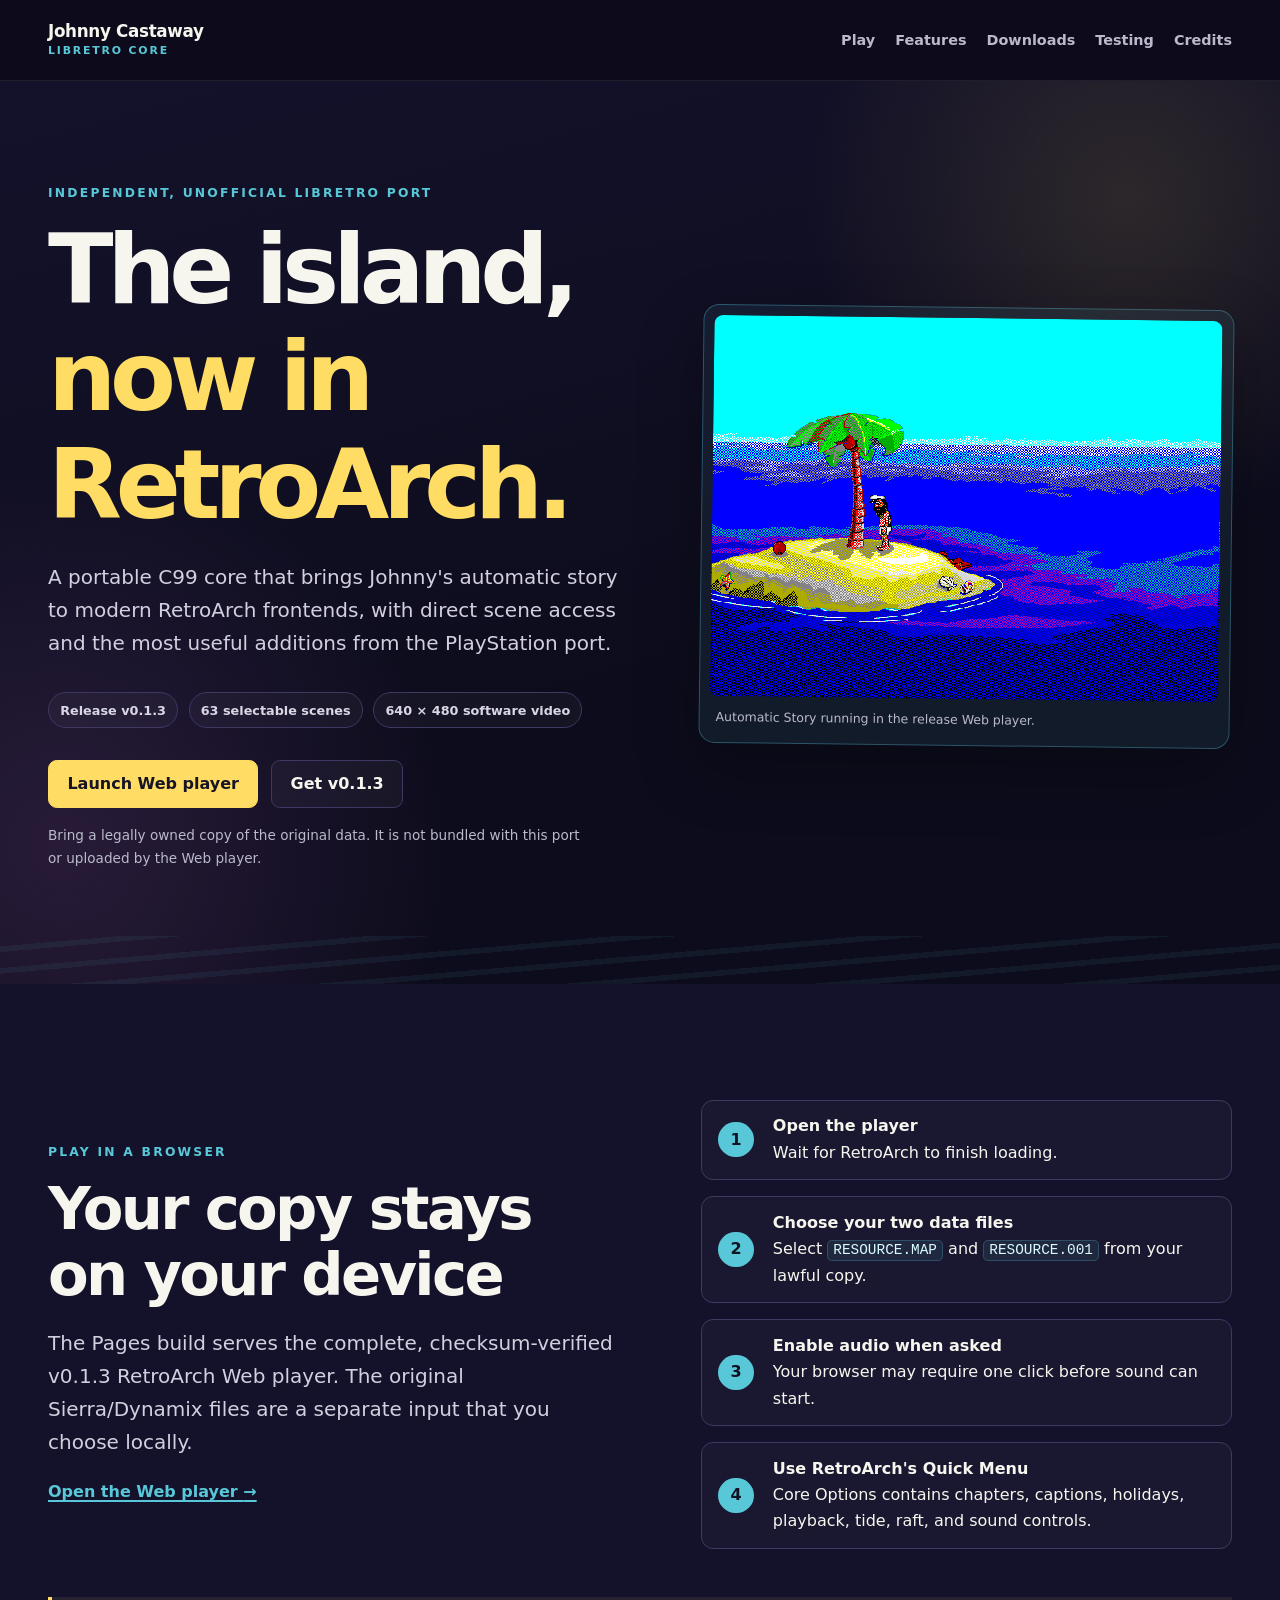
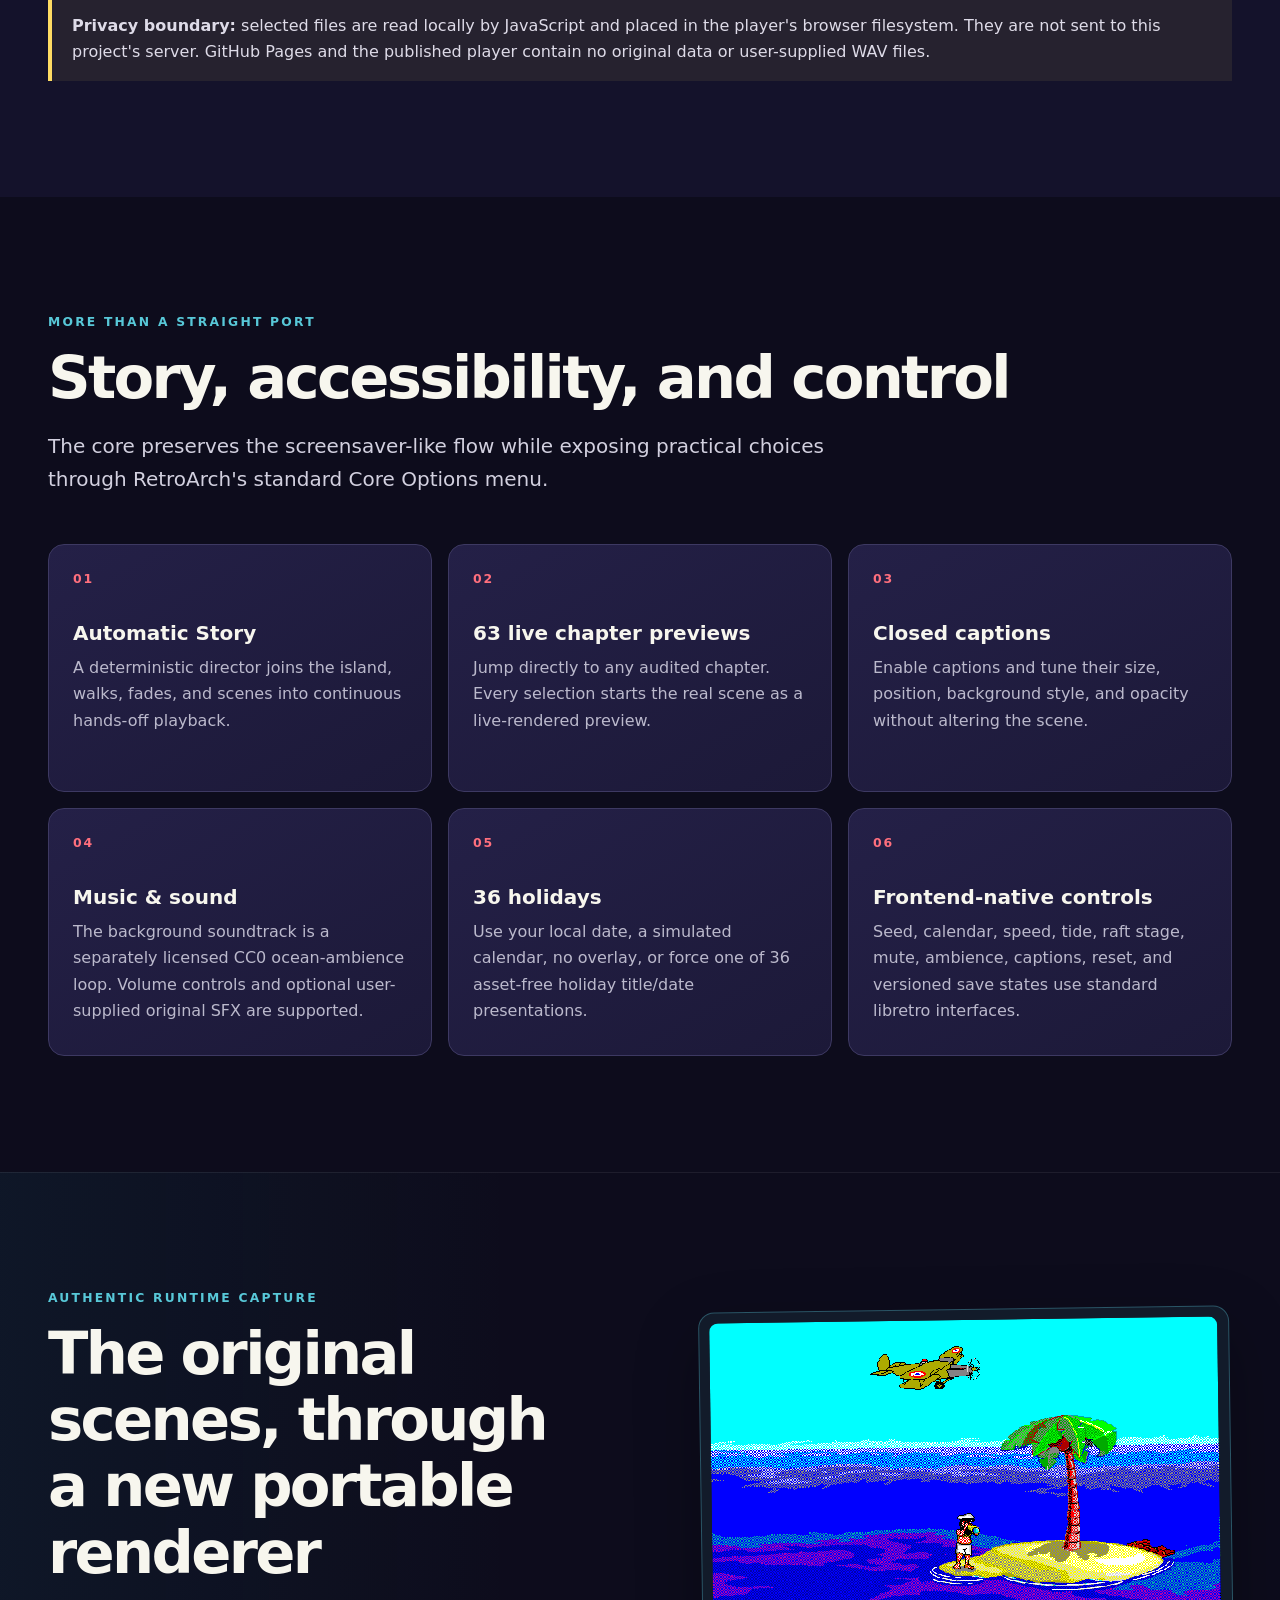
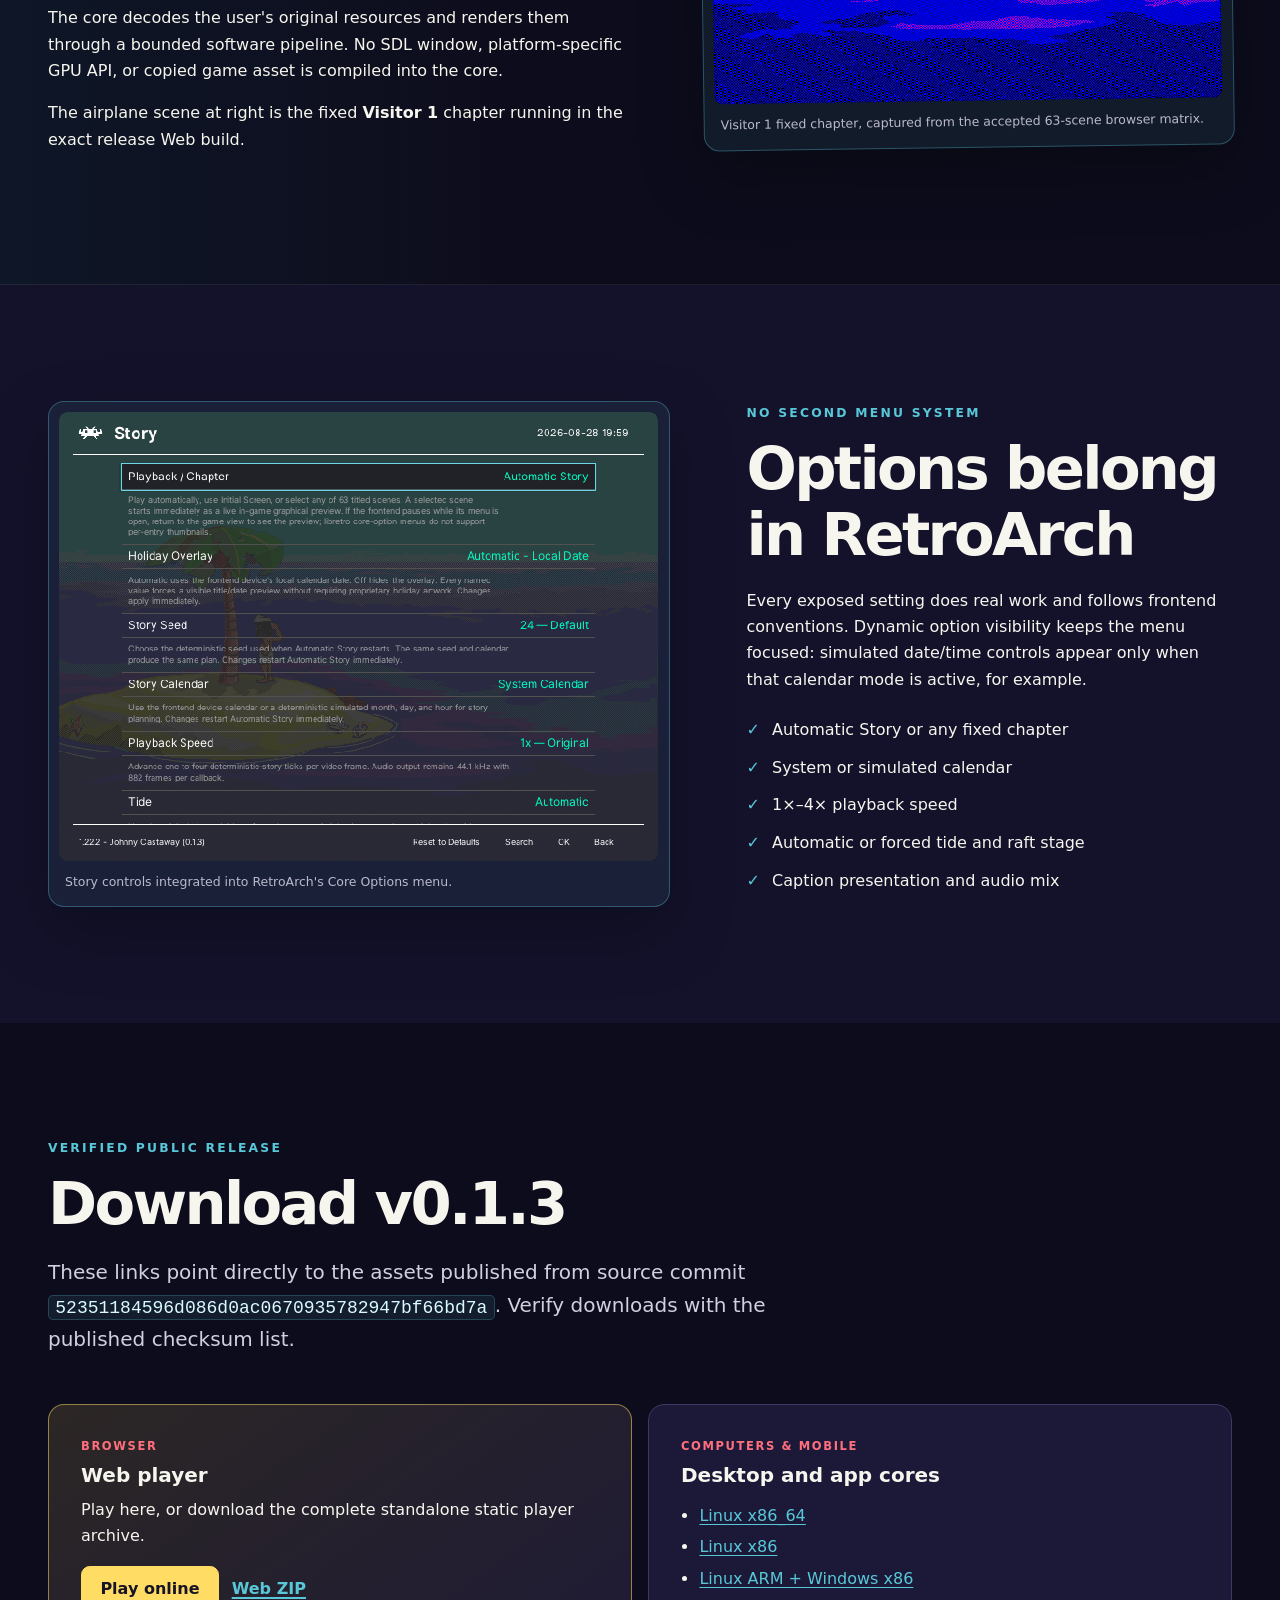
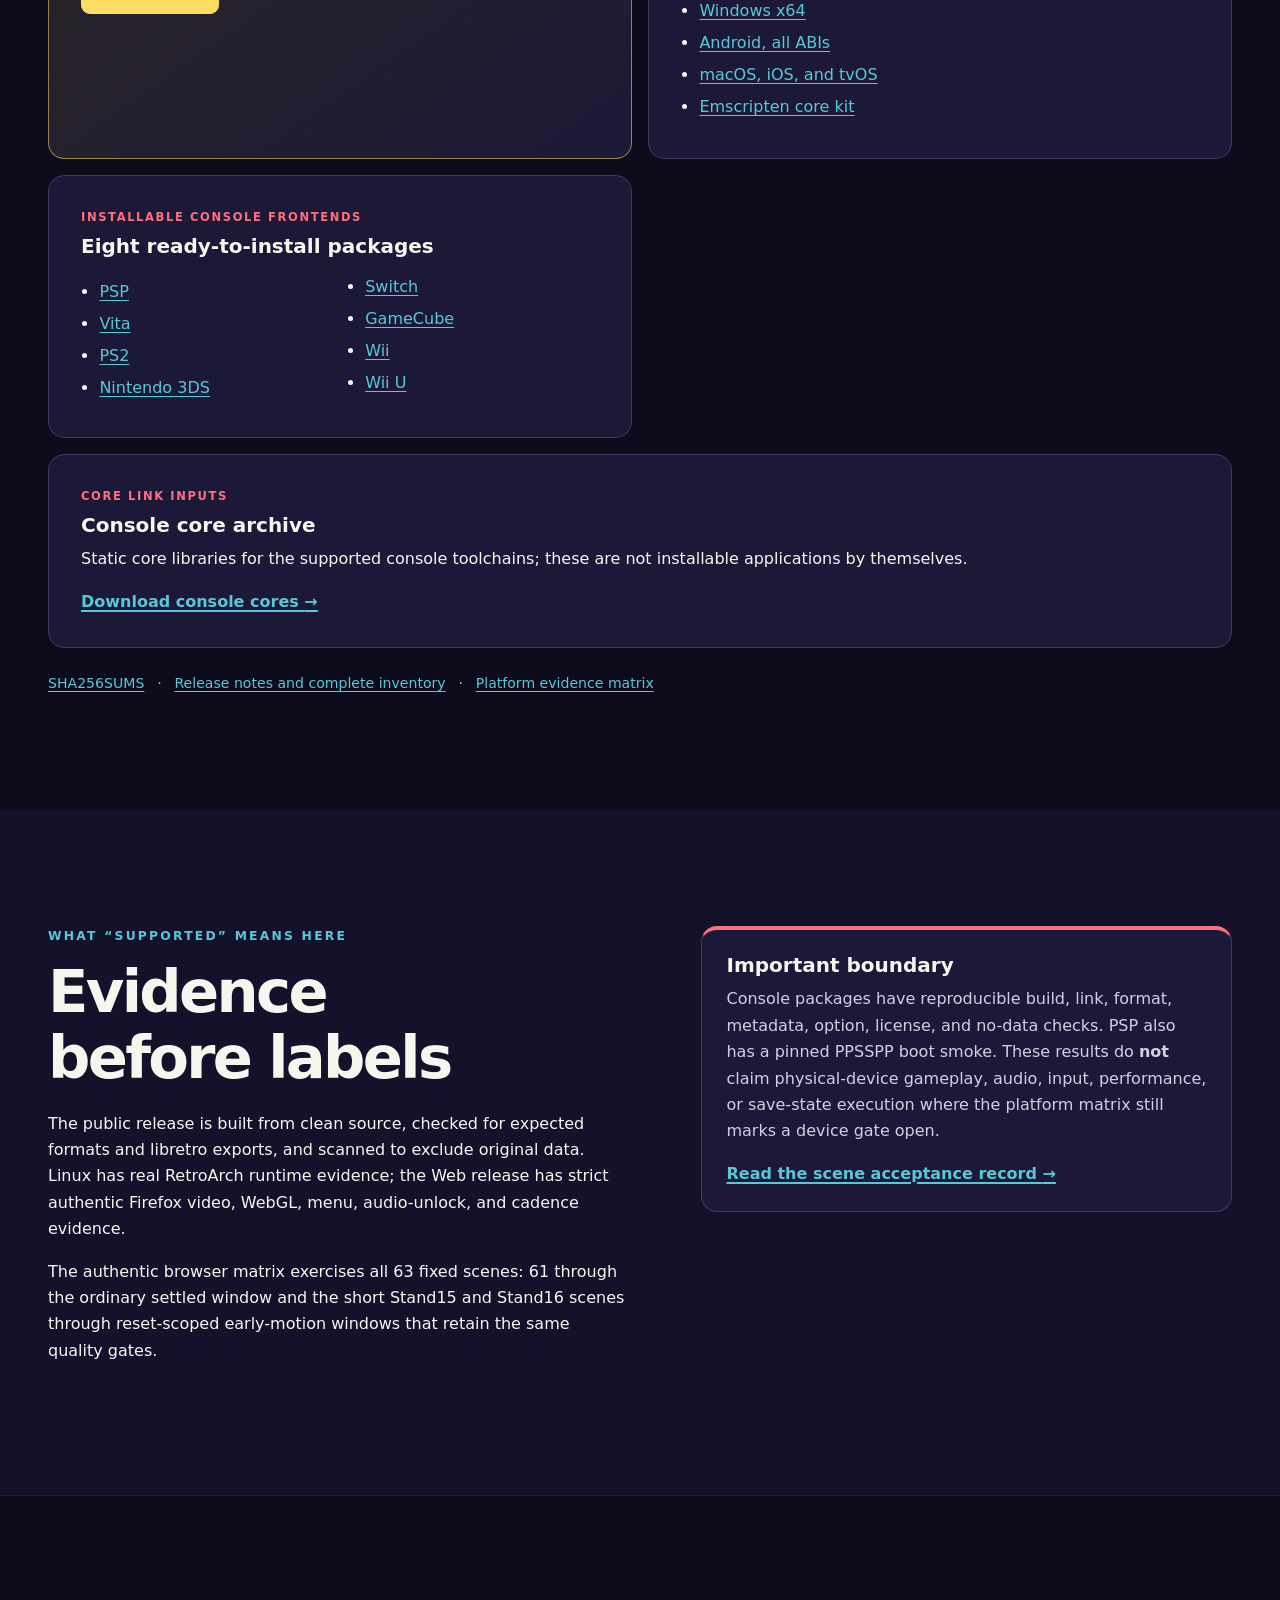
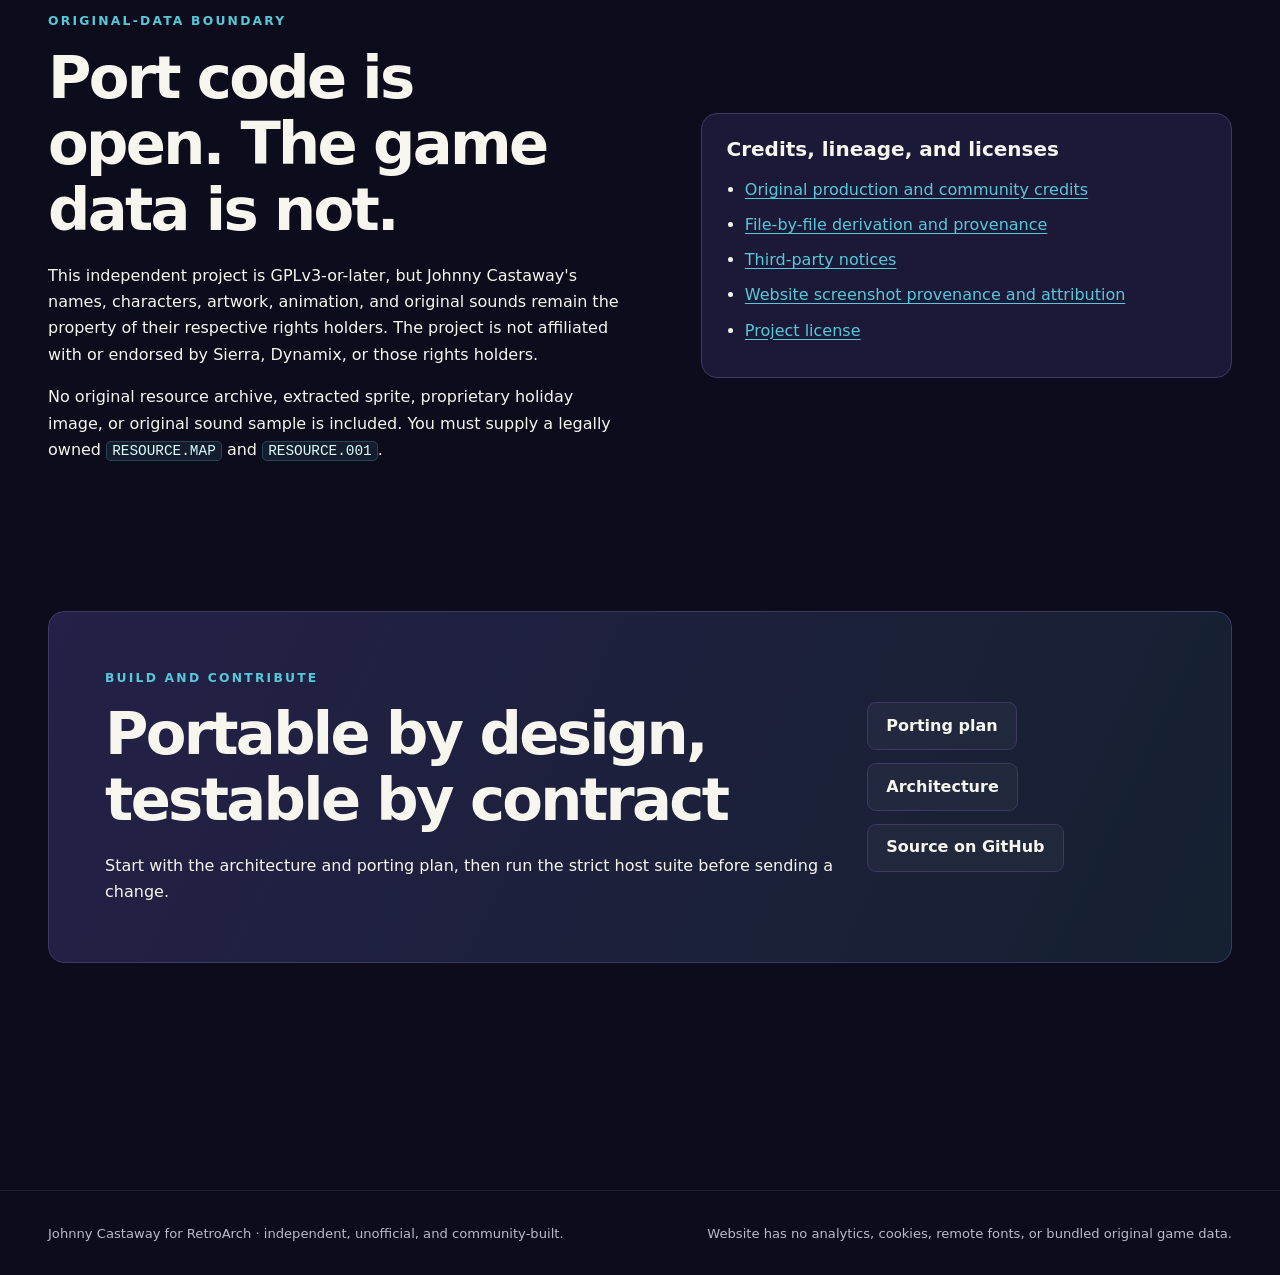
==== site/index.html @ f70df1d8 "docs: publish project site and concise readme" ====
<!doctype html>
<html lang="en">
  <head>
    <meta charset="utf-8">
    <meta name="viewport" content="width=device-width, initial-scale=1">
    <meta name="description" content="Johnny Castaway for RetroArch: an independent, portable libretro core with automatic story playback, 63 selectable scenes, captions, holidays, and a complete Web player.">
    <meta name="theme-color" content="#14122b">
    <title>Johnny Castaway for RetroArch</title>
    <link rel="stylesheet" href="styles.css">
  </head>
  <body>
    <a class="skip-link" href="#main-content">Skip to main content</a>

    <header class="site-header">
      <div class="shell header-inner">
        <a class="brand" href="#top" aria-label="Johnny Castaway for RetroArch home">
          <span class="brand-title">Johnny Castaway</span>
          <span class="brand-subtitle">libretro core</span>
        </a>
        <nav aria-label="Primary navigation">
          <ul class="nav-list">
            <li><a href="#play">Play</a></li>
            <li><a href="#features">Features</a></li>
            <li><a href="#downloads">Downloads</a></li>
            <li><a href="#testing">Testing</a></li>
            <li><a href="#credits">Credits</a></li>
          </ul>
        </nav>
      </div>
    </header>

    <main id="main-content">
      <section class="hero" id="top">
        <div class="shell hero-grid">
          <div class="hero-copy">
            <p class="eyebrow">Independent, unofficial libretro port</p>
            <h1>The island,<br><span>now in RetroArch.</span></h1>
            <p class="hero-summary">
              A portable C99 core that brings Johnny's automatic story to modern
              RetroArch frontends, with direct scene access and the most useful
              additions from the PlayStation port.
            </p>
            <ul class="fact-list" aria-label="Release highlights">
              <li>Release v0.1.3</li>
              <li>63 selectable scenes</li>
              <li>640 × 480 software video</li>
            </ul>
            <div class="button-row">
              <a class="button button-primary" href="play/">Launch Web player</a>
              <a class="button button-secondary" href="https://github.com/huntergdavis/johnny-castaway-retroarch/releases/tag/v0.1.3">Get v0.1.3</a>
            </div>
            <p class="fine-print">
              Bring a legally owned copy of the original data. It is not bundled
              with this port or uploaded by the Web player.
            </p>
          </div>

          <figure class="hero-frame">
            <img
              src="assets/screenshots/johnny-island.png"
              width="640"
              height="480"
              alt="Johnny stands beneath the palm tree on his small island as bright waves move across the ocean"
              fetchpriority="high">
            <figcaption>Automatic Story running in the release Web player.</figcaption>
          </figure>
        </div>
      </section>

      <section class="section section-play" id="play">
        <div class="shell section-grid">
          <div>
            <p class="eyebrow">Play in a browser</p>
            <h2>Your copy stays on your device</h2>
            <p class="lead">
              The Pages build serves the complete, checksum-verified v0.1.3
              RetroArch Web player. The original Sierra/Dynamix files are a
              separate input that you choose locally.
            </p>
            <a class="text-link" href="play/">Open the Web player <span aria-hidden="true">→</span></a>
          </div>
          <ol class="steps">
            <li>
              <span class="step-number" aria-hidden="true">1</span>
              <div><strong>Open the player</strong><br>Wait for RetroArch to finish loading.</div>
            </li>
            <li>
              <span class="step-number" aria-hidden="true">2</span>
              <div><strong>Choose your two data files</strong><br>Select <code>RESOURCE.MAP</code> and <code>RESOURCE.001</code> from your lawful copy.</div>
            </li>
            <li>
              <span class="step-number" aria-hidden="true">3</span>
              <div><strong>Enable audio when asked</strong><br>Your browser may require one click before sound can start.</div>
            </li>
            <li>
              <span class="step-number" aria-hidden="true">4</span>
              <div><strong>Use RetroArch's Quick Menu</strong><br>Core Options contains chapters, captions, holidays, playback, tide, raft, and sound controls.</div>
            </li>
          </ol>
        </div>
        <div class="shell privacy-note" role="note">
          <strong>Privacy boundary:</strong> selected files are read locally by
          JavaScript and placed in the player's browser filesystem. They are not sent
          to this project's server. GitHub Pages and the published player contain no
          original data or user-supplied WAV files.
        </div>
      </section>

      <section class="section" id="features">
        <div class="shell">
          <p class="eyebrow">More than a straight port</p>
          <h2>Story, accessibility, and control</h2>
          <p class="lead narrow">
            The core preserves the screensaver-like flow while exposing practical
            choices through RetroArch's standard Core Options menu.
          </p>

          <div class="feature-grid">
            <article class="feature-card">
              <span class="feature-index">01</span>
              <h3>Automatic Story</h3>
              <p>A deterministic director joins the island, walks, fades, and scenes into continuous hands-off playback.</p>
            </article>
            <article class="feature-card">
              <span class="feature-index">02</span>
              <h3>63 live chapter previews</h3>
              <p>Jump directly to any audited chapter. Every selection starts the real scene as a live-rendered preview.</p>
            </article>
            <article class="feature-card">
              <span class="feature-index">03</span>
              <h3>Closed captions</h3>
              <p>Enable captions and tune their size, position, background style, and opacity without altering the scene.</p>
            </article>
            <article class="feature-card">
              <span class="feature-index">04</span>
              <h3>Music &amp; sound</h3>
              <p>The background soundtrack is a separately licensed CC0 ocean-ambience loop. Volume controls and optional user-supplied original SFX are supported.</p>
            </article>
            <article class="feature-card">
              <span class="feature-index">05</span>
              <h3>36 holidays</h3>
              <p>Use your local date, a simulated calendar, no overlay, or force one of 36 asset-free holiday title/date presentations.</p>
            </article>
            <article class="feature-card">
              <span class="feature-index">06</span>
              <h3>Frontend-native controls</h3>
              <p>Seed, calendar, speed, tide, raft stage, mute, ambience, captions, reset, and versioned save states use standard libretro interfaces.</p>
            </article>
          </div>
        </div>
      </section>

      <section class="section section-gallery" aria-labelledby="gallery-title">
        <div class="shell gallery-grid">
          <div class="gallery-copy">
            <p class="eyebrow">Authentic runtime capture</p>
            <h2 id="gallery-title">The original scenes, through a new portable renderer</h2>
            <p>
              The core decodes the user's original resources and renders them through
              a bounded software pipeline. No SDL window, platform-specific GPU API,
              or copied game asset is compiled into the core.
            </p>
            <p>
              The airplane scene at right is the fixed <strong>Visitor 1</strong>
              chapter running in the exact release Web build.
            </p>
          </div>
          <figure class="gallery-frame">
            <img
              src="assets/visitor-airplane.png"
              width="640"
              height="480"
              alt="Johnny looks up from the island as a yellow propeller airplane flies overhead"
              loading="lazy">
            <figcaption>Visitor 1 fixed chapter, captured from the accepted 63-scene browser matrix.</figcaption>
          </figure>
        </div>
      </section>

      <section class="section section-options">
        <div class="shell options-grid">
          <figure class="options-frame">
            <img
              src="assets/story-options.png"
              width="640"
              height="480"
              alt="RetroArch Story options menu over the running island scene, showing chapter, holiday, seed, calendar, speed, tide, and raft controls"
              loading="lazy">
            <figcaption>Story controls integrated into RetroArch's Core Options menu.</figcaption>
          </figure>
          <div>
            <p class="eyebrow">No second menu system</p>
            <h2>Options belong in RetroArch</h2>
            <p>
              Every exposed setting does real work and follows frontend conventions.
              Dynamic option visibility keeps the menu focused: simulated date/time
              controls appear only when that calendar mode is active, for example.
            </p>
            <ul class="check-list">
              <li>Automatic Story or any fixed chapter</li>
              <li>System or simulated calendar</li>
              <li>1×–4× playback speed</li>
              <li>Automatic or forced tide and raft stage</li>
              <li>Caption presentation and audio mix</li>
            </ul>
          </div>
        </div>
      </section>

      <section class="section" id="downloads">
        <div class="shell">
          <p class="eyebrow">Verified public release</p>
          <h2>Download v0.1.3</h2>
          <p class="lead narrow">
            These links point directly to the assets published from source commit
            <code>52351184596d086d0ac0670935782947bf66bd7a</code>. Verify downloads
            with the published checksum list.
          </p>

          <div class="download-grid">
            <article class="download-card featured-download">
              <p class="download-label">Browser</p>
              <h3>Web player</h3>
              <p>Play here, or download the complete standalone static player archive.</p>
              <div class="download-actions">
                <a class="button button-primary" href="play/">Play online</a>
                <a class="text-link" href="https://github.com/huntergdavis/johnny-castaway-retroarch/releases/download/v0.1.3/johnny-castaway-retroarch-web.zip">Web ZIP</a>
              </div>
            </article>
            <article class="download-card">
              <p class="download-label">Computers &amp; mobile</p>
              <h3>Desktop and app cores</h3>
              <ul class="download-links">
                <li><a href="https://github.com/huntergdavis/johnny-castaway-retroarch/releases/download/v0.1.3/johnny-castaway-linux-x86_64.zip">Linux x86_64</a></li>
                <li><a href="https://github.com/huntergdavis/johnny-castaway-retroarch/releases/download/v0.1.3/johnny-castaway-linux-x86.zip">Linux x86</a></li>
                <li><a href="https://github.com/huntergdavis/johnny-castaway-retroarch/releases/download/v0.1.3/johnny-castaway-linux-arm-and-windows-x86.zip">Linux ARM + Windows x86</a></li>
                <li><a href="https://github.com/huntergdavis/johnny-castaway-retroarch/releases/download/v0.1.3/johnny-castaway-windows-x64.zip">Windows x64</a></li>
                <li><a href="https://github.com/huntergdavis/johnny-castaway-retroarch/releases/download/v0.1.3/johnny-castaway-android-all-abis.zip">Android, all ABIs</a></li>
                <li><a href="https://github.com/huntergdavis/johnny-castaway-retroarch/releases/download/v0.1.3/johnny-castaway-apple-cores.zip">macOS, iOS, and tvOS</a></li>
                <li><a href="https://github.com/huntergdavis/johnny-castaway-retroarch/releases/download/v0.1.3/johnny-castaway-emscripten-core.zip">Emscripten core kit</a></li>
              </ul>
            </article>
            <article class="download-card">
              <p class="download-label">Installable console frontends</p>
              <h3>Eight ready-to-install packages</h3>
              <ul class="download-links two-columns">
                <li><a href="https://github.com/huntergdavis/johnny-castaway-retroarch/releases/download/v0.1.3/johnny-castaway-psp-frontend.zip">PSP</a></li>
                <li><a href="https://github.com/huntergdavis/johnny-castaway-retroarch/releases/download/v0.1.3/johnny-castaway-vita-frontend.zip">Vita</a></li>
                <li><a href="https://github.com/huntergdavis/johnny-castaway-retroarch/releases/download/v0.1.3/johnny-castaway-ps2-frontend.zip">PS2</a></li>
                <li><a href="https://github.com/huntergdavis/johnny-castaway-retroarch/releases/download/v0.1.3/johnny-castaway-3ds-frontend.zip">Nintendo 3DS</a></li>
                <li><a href="https://github.com/huntergdavis/johnny-castaway-retroarch/releases/download/v0.1.3/johnny-castaway-switch-frontend.zip">Switch</a></li>
                <li><a href="https://github.com/huntergdavis/johnny-castaway-retroarch/releases/download/v0.1.3/johnny-castaway-gamecube-frontend.zip">GameCube</a></li>
                <li><a href="https://github.com/huntergdavis/johnny-castaway-retroarch/releases/download/v0.1.3/johnny-castaway-wii-frontend.zip">Wii</a></li>
                <li><a href="https://github.com/huntergdavis/johnny-castaway-retroarch/releases/download/v0.1.3/johnny-castaway-wiiu-frontend.zip">Wii U</a></li>
              </ul>
            </article>
            <article class="download-card compact-download">
              <p class="download-label">Core link inputs</p>
              <h3>Console core archive</h3>
              <p>Static core libraries for the supported console toolchains; these are not installable applications by themselves.</p>
              <a class="text-link" href="https://github.com/huntergdavis/johnny-castaway-retroarch/releases/download/v0.1.3/johnny-castaway-console-cores.zip">Download console cores <span aria-hidden="true">→</span></a>
            </article>
          </div>

          <div class="checksum-row">
            <a href="https://github.com/huntergdavis/johnny-castaway-retroarch/releases/download/v0.1.3/SHA256SUMS">SHA256SUMS</a>
            <span aria-hidden="true">·</span>
            <a href="https://github.com/huntergdavis/johnny-castaway-retroarch/releases/tag/v0.1.3">Release notes and complete inventory</a>
            <span aria-hidden="true">·</span>
            <a href="https://github.com/huntergdavis/johnny-castaway-retroarch/blob/52351184596d086d0ac0670935782947bf66bd7a/docs/PLATFORM_MATRIX.md">Platform evidence matrix</a>
          </div>
        </div>
      </section>

      <section class="section section-testing" id="testing">
        <div class="shell testing-grid">
          <div>
            <p class="eyebrow">What “supported” means here</p>
            <h2>Evidence before labels</h2>
            <p>
              The public release is built from clean source, checked for expected
              formats and libretro exports, and scanned to exclude original data.
              Linux has real RetroArch runtime evidence; the Web release has strict
              authentic Firefox video, WebGL, menu, audio-unlock, and cadence evidence.
            </p>
            <p>
              The authentic browser matrix exercises all 63 fixed scenes: 61 through
              the ordinary settled window and the short Stand15 and Stand16 scenes
              through reset-scoped early-motion windows that retain the same quality
              gates.
            </p>
          </div>
          <aside class="status-card" aria-label="Validation boundary">
            <h3>Important boundary</h3>
            <p>
              Console packages have reproducible build, link, format, metadata,
              option, license, and no-data checks. PSP also has a pinned PPSSPP boot
              smoke. These results do <strong>not</strong> claim physical-device
              gameplay, audio, input, performance, or save-state execution where the
              platform matrix still marks a device gate open.
            </p>
            <a class="text-link" href="https://github.com/huntergdavis/johnny-castaway-retroarch/blob/52351184596d086d0ac0670935782947bf66bd7a/docs/SCENE_ACCEPTANCE_MATRIX.md">Read the scene acceptance record <span aria-hidden="true">→</span></a>
          </aside>
        </div>
      </section>

      <section class="section section-legal" id="credits">
        <div class="shell legal-grid">
          <div>
            <p class="eyebrow">Original-data boundary</p>
            <h2>Port code is open. The game data is not.</h2>
            <p>
              This independent project is GPLv3-or-later, but Johnny Castaway's names,
              characters, artwork, animation, and original sounds remain the property
              of their respective rights holders. The project is not affiliated with
              or endorsed by Sierra, Dynamix, or those rights holders.
            </p>
            <p>
              No original resource archive, extracted sprite, proprietary holiday
              image, or original sound sample is included. You must supply a legally
              owned <code>RESOURCE.MAP</code> and <code>RESOURCE.001</code>.
            </p>
          </div>
          <div class="link-panel">
            <h3>Credits, lineage, and licenses</h3>
            <ul>
              <li><a href="https://github.com/huntergdavis/johnny-castaway-retroarch/blob/52351184596d086d0ac0670935782947bf66bd7a/CREDITS.md">Original production and community credits</a></li>
              <li><a href="https://github.com/huntergdavis/johnny-castaway-retroarch/blob/52351184596d086d0ac0670935782947bf66bd7a/docs/PROVENANCE.md">File-by-file derivation and provenance</a></li>
              <li><a href="https://github.com/huntergdavis/johnny-castaway-retroarch/blob/52351184596d086d0ac0670935782947bf66bd7a/docs/THIRD_PARTY_NOTICES.md">Third-party notices</a></li>
              <li><a href="SCREENSHOT_PROVENANCE.md">Website screenshot provenance and attribution</a></li>
              <li><a href="https://github.com/huntergdavis/johnny-castaway-retroarch/blob/52351184596d086d0ac0670935782947bf66bd7a/LICENSE">Project license</a></li>
            </ul>
          </div>
        </div>
      </section>

      <section class="section section-contribute">
        <div class="shell contribute-inner">
          <div>
            <p class="eyebrow">Build and contribute</p>
            <h2>Portable by design, testable by contract</h2>
            <p>Start with the architecture and porting plan, then run the strict host suite before sending a change.</p>
          </div>
          <div class="contribute-links">
            <a class="button button-secondary" href="https://github.com/huntergdavis/johnny-castaway-retroarch/blob/52351184596d086d0ac0670935782947bf66bd7a/docs/PORTING_PLAN.md">Porting plan</a>
            <a class="button button-secondary" href="https://github.com/huntergdavis/johnny-castaway-retroarch/blob/52351184596d086d0ac0670935782947bf66bd7a/docs/ARCHITECTURE.md">Architecture</a>
            <a class="button button-secondary" href="https://github.com/huntergdavis/johnny-castaway-retroarch">Source on GitHub</a>
          </div>
        </div>
      </section>
    </main>

    <footer class="site-footer">
      <div class="shell footer-inner">
        <p>Johnny Castaway for RetroArch · independent, unofficial, and community-built.</p>
        <p>Website has no analytics, cookies, remote fonts, or bundled original game data.</p>
      </div>
    </footer>
  </body>
</html>
---- site/styles.css ----
:root {
  color-scheme: dark;
  --ink: #f7f6ee;
  --muted: #bbb9cc;
  --night: #0d0c1c;
  --deep: #14122b;
  --panel: #1c1938;
  --panel-bright: #242047;
  --line: #3d3962;
  --ocean: #58c8d8;
  --ocean-dark: #2296ad;
  --sun: #ffdc63;
  --coral: #ff6f7d;
  --orchid: #cc77e8;
  --max-width: 74rem;
  --radius: 1rem;
  --shadow: 0 1.5rem 4rem rgba(0, 0, 0, 0.28);
}

* {
  box-sizing: border-box;
}

html {
  scroll-behavior: smooth;
}

body {
  margin: 0;
  background: var(--night);
  color: var(--ink);
  font-family: Inter, ui-sans-serif, system-ui, -apple-system, BlinkMacSystemFont, "Segoe UI", sans-serif;
  font-size: 1rem;
  line-height: 1.65;
}

img {
  display: block;
  max-width: 100%;
  height: auto;
}

a {
  color: var(--ocean);
  text-underline-offset: 0.2em;
}

a:hover {
  color: var(--sun);
}

a:focus-visible,
summary:focus-visible {
  outline: 0.2rem solid var(--sun);
  outline-offset: 0.25rem;
  border-radius: 0.2rem;
}

code {
  padding: 0.1em 0.35em;
  border: 1px solid rgba(88, 200, 216, 0.24);
  border-radius: 0.3rem;
  background: rgba(88, 200, 216, 0.09);
  color: #d9fbff;
  font-size: 0.9em;
  overflow-wrap: anywhere;
}

h1,
h2,
h3,
p {
  margin-top: 0;
}

h1,
h2,
h3 {
  line-height: 1.12;
  text-wrap: balance;
}

h1 {
  margin-bottom: 1.4rem;
  font-size: clamp(3rem, 7.5vw, 6.6rem);
  letter-spacing: -0.065em;
}

h1 span {
  color: var(--sun);
}

h2 {
  margin-bottom: 1.2rem;
  font-size: clamp(2rem, 4.8vw, 3.7rem);
  letter-spacing: -0.045em;
}

h3 {
  margin-bottom: 0.65rem;
  font-size: 1.25rem;
}

.shell {
  width: min(calc(100% - 2rem), var(--max-width));
  margin-inline: auto;
}

.skip-link {
  position: fixed;
  z-index: 100;
  top: 0.75rem;
  left: 0.75rem;
  padding: 0.7rem 1rem;
  transform: translateY(-200%);
  border-radius: 0.4rem;
  background: var(--sun);
  color: #171426;
  font-weight: 800;
}

.skip-link:focus {
  transform: translateY(0);
}

.site-header {
  position: relative;
  z-index: 10;
  border-bottom: 1px solid rgba(255, 255, 255, 0.08);
  background: rgba(13, 12, 28, 0.96);
}

.header-inner {
  display: flex;
  min-height: 5rem;
  align-items: center;
  justify-content: space-between;
  gap: 2rem;
}

.brand {
  display: inline-flex;
  flex-direction: column;
  color: var(--ink);
  line-height: 1.05;
  text-decoration: none;
}

.brand:hover {
  color: var(--ink);
}

.brand-title {
  font-size: 1.05rem;
  font-weight: 850;
  letter-spacing: -0.02em;
}

.brand-subtitle {
  margin-top: 0.25rem;
  color: var(--ocean);
  font-size: 0.68rem;
  font-weight: 800;
  letter-spacing: 0.17em;
  text-transform: uppercase;
}

.nav-list {
  display: flex;
  flex-wrap: wrap;
  justify-content: flex-end;
  gap: 0.35rem 1.25rem;
  margin: 0;
  padding: 0;
  list-style: none;
}

.nav-list a {
  color: var(--muted);
  font-size: 0.9rem;
  font-weight: 700;
  text-decoration: none;
}

.nav-list a:hover {
  color: var(--sun);
}

.hero {
  position: relative;
  overflow: hidden;
  padding: clamp(4rem, 8vw, 8rem) 0 clamp(5rem, 9vw, 9rem);
  background:
    radial-gradient(circle at 88% 13%, rgba(255, 220, 99, 0.12), transparent 20rem),
    radial-gradient(circle at 5% 85%, rgba(204, 119, 232, 0.14), transparent 24rem),
    linear-gradient(165deg, var(--deep), var(--night) 65%);
}

.hero::after {
  position: absolute;
  right: -5%;
  bottom: -4rem;
  left: -5%;
  height: 7rem;
  background: repeating-linear-gradient(175deg, transparent 0 1rem, rgba(88, 200, 216, 0.07) 1rem 1.35rem);
  content: "";
  pointer-events: none;
}

.hero-grid,
.section-grid,
.gallery-grid,
.options-grid,
.testing-grid,
.legal-grid {
  display: grid;
  align-items: center;
  gap: clamp(2.5rem, 6vw, 6rem);
  grid-template-columns: minmax(0, 1fr) minmax(20rem, 0.92fr);
}

.hero-copy,
.hero-frame {
  position: relative;
  z-index: 1;
}

.hero-summary,
.lead {
  max-width: 44rem;
  color: #d2d0df;
  font-size: clamp(1.05rem, 1.8vw, 1.25rem);
}

.narrow {
  max-width: 50rem;
}

.eyebrow {
  margin-bottom: 0.8rem;
  color: var(--ocean);
  font-size: 0.77rem;
  font-weight: 850;
  letter-spacing: 0.18em;
  text-transform: uppercase;
}

.fact-list {
  display: flex;
  flex-wrap: wrap;
  gap: 0.65rem;
  margin: 2rem 0;
  padding: 0;
  list-style: none;
}

.fact-list li {
  padding: 0.4rem 0.7rem;
  border: 1px solid var(--line);
  border-radius: 999px;
  background: rgba(255, 255, 255, 0.03);
  color: #d9d7e5;
  font-size: 0.8rem;
  font-weight: 750;
}

.button-row,
.download-actions,
.contribute-links {
  display: flex;
  flex-wrap: wrap;
  align-items: center;
  gap: 0.8rem;
}

.button {
  display: inline-flex;
  min-height: 3rem;
  align-items: center;
  justify-content: center;
  padding: 0.65rem 1.15rem;
  border: 1px solid transparent;
  border-radius: 0.55rem;
  font-weight: 850;
  line-height: 1.15;
  text-align: center;
  text-decoration: none;
}

.button-primary {
  border-color: var(--sun);
  background: var(--sun);
  color: #171426;
}

.button-primary:hover {
  border-color: #fff2a3;
  background: #fff2a3;
  color: #171426;
}

.button-secondary {
  border-color: var(--line);
  background: rgba(255, 255, 255, 0.035);
  color: var(--ink);
}

.button-secondary:hover {
  border-color: var(--ocean);
  color: var(--ocean);
}

.text-link {
  font-weight: 850;
  text-decoration-thickness: 0.12em;
}

.fine-print {
  max-width: 34rem;
  margin: 1rem 0 0;
  color: var(--muted);
  font-size: 0.85rem;
}

.hero-frame,
.gallery-frame,
.options-frame {
  margin: 0;
  padding: 0.65rem;
  border: 1px solid rgba(88, 200, 216, 0.34);
  border-radius: var(--radius);
  background: rgba(88, 200, 216, 0.08);
  box-shadow: var(--shadow);
  transform: rotate(0.7deg);
}

.hero-frame img,
.gallery-frame img,
.options-frame img {
  width: 100%;
  border-radius: calc(var(--radius) - 0.45rem);
  image-rendering: pixelated;
}

figcaption {
  padding: 0.7rem 0.35rem 0.2rem;
  color: var(--muted);
  font-size: 0.78rem;
}

.section {
  padding: clamp(4.5rem, 9vw, 8rem) 0;
}

.section-play,
.section-options,
.section-testing {
  background: var(--deep);
}

.steps {
  display: grid;
  gap: 1rem;
  margin: 0;
  padding: 0;
  list-style: none;
  counter-reset: play-step;
}

.steps li {
  display: grid;
  min-height: 4.6rem;
  align-items: center;
  gap: 1rem;
  padding: 0.8rem 1rem;
  border: 1px solid var(--line);
  border-radius: 0.75rem;
  background: rgba(255, 255, 255, 0.025);
  grid-template-columns: 2.4rem 1fr;
}

.step-number {
  display: grid;
  width: 2.2rem;
  height: 2.2rem;
  place-items: center;
  border-radius: 50%;
  background: var(--ocean);
  color: #101321;
  font-weight: 900;
}

.privacy-note {
  margin-top: 3rem;
  padding: 1rem 1.25rem;
  border-left: 0.25rem solid var(--sun);
  background: rgba(255, 220, 99, 0.075);
  color: #dedbe8;
}

.feature-grid {
  display: grid;
  gap: 1rem;
  margin-top: 3rem;
  grid-template-columns: repeat(3, minmax(0, 1fr));
}

.feature-card {
  min-height: 15.5rem;
  padding: 1.5rem;
  border: 1px solid var(--line);
  border-radius: var(--radius);
  background: linear-gradient(150deg, var(--panel-bright), var(--panel));
}

.feature-card p {
  margin-bottom: 0;
  color: var(--muted);
}

.feature-index {
  display: block;
  margin-bottom: 2rem;
  color: var(--coral);
  font-size: 0.78rem;
  font-weight: 900;
  letter-spacing: 0.14em;
}

.section-gallery {
  border-block: 1px solid rgba(255, 255, 255, 0.07);
  background:
    linear-gradient(90deg, rgba(34, 150, 173, 0.08), transparent 40%),
    var(--night);
}

.gallery-frame {
  transform: rotate(-0.8deg);
}

.options-grid {
  grid-template-columns: minmax(20rem, 1.05fr) minmax(0, 0.82fr);
}

.options-frame {
  transform: none;
}

.check-list {
  margin: 1.5rem 0 0;
  padding: 0;
  list-style: none;
}

.check-list li {
  position: relative;
  margin: 0.7rem 0;
  padding-left: 1.6rem;
}

.check-list li::before {
  position: absolute;
  left: 0;
  color: var(--ocean);
  content: "✓";
  font-weight: 900;
}

.download-grid {
  display: grid;
  gap: 1rem;
  margin-top: 3rem;
  grid-template-columns: repeat(2, minmax(0, 1fr));
}

.download-card {
  padding: clamp(1.4rem, 3vw, 2rem);
  border: 1px solid var(--line);
  border-radius: var(--radius);
  background: var(--panel);
}

.featured-download {
  border-color: rgba(255, 220, 99, 0.52);
  background: linear-gradient(145deg, rgba(255, 220, 99, 0.13), var(--panel));
}

.download-label {
  margin-bottom: 0.5rem;
  color: var(--coral);
  font-size: 0.72rem;
  font-weight: 850;
  letter-spacing: 0.14em;
  text-transform: uppercase;
}

.download-links {
  margin: 1rem 0 0;
  padding-left: 1.15rem;
}

.download-links li {
  margin: 0.35rem 0;
}

.download-links.two-columns {
  columns: 2;
  column-gap: 2rem;
}

.compact-download {
  grid-column: 1 / -1;
}

.checksum-row {
  display: flex;
  flex-wrap: wrap;
  gap: 0.4rem 0.8rem;
  margin-top: 1.5rem;
  color: var(--muted);
  font-size: 0.88rem;
}

.testing-grid {
  align-items: start;
}

.status-card,
.link-panel {
  padding: 1.5rem;
  border: 1px solid var(--line);
  border-radius: var(--radius);
  background: var(--panel);
}

.status-card {
  border-top: 0.3rem solid var(--coral);
}

.status-card p {
  color: #d2d0df;
}

.section-legal {
  border-top: 1px solid rgba(255, 255, 255, 0.07);
}

.link-panel ul {
  margin: 1rem 0 0;
  padding-left: 1.15rem;
}

.link-panel li {
  margin: 0.55rem 0;
}

.section-contribute {
  padding-top: 1rem;
}

.contribute-inner {
  display: flex;
  align-items: center;
  justify-content: space-between;
  gap: 2rem;
  padding: clamp(2rem, 5vw, 3.5rem);
  border: 1px solid var(--line);
  border-radius: var(--radius);
  background: linear-gradient(115deg, var(--panel-bright), rgba(88, 200, 216, 0.11));
}

.contribute-inner p:last-child {
  margin-bottom: 0;
}

.site-footer {
  margin-top: 7rem;
  padding: 2rem 0;
  border-top: 1px solid rgba(255, 255, 255, 0.08);
  color: var(--muted);
  font-size: 0.82rem;
}

.footer-inner {
  display: flex;
  flex-wrap: wrap;
  justify-content: space-between;
  gap: 0.5rem 2rem;
}

.footer-inner p {
  margin: 0;
}

@media (max-width: 56rem) {
  .header-inner {
    align-items: flex-start;
    flex-direction: column;
    gap: 0.75rem;
    padding-block: 1rem;
  }

  .nav-list {
    justify-content: flex-start;
  }

  .hero-grid,
  .section-grid,
  .gallery-grid,
  .options-grid,
  .testing-grid,
  .legal-grid {
    grid-template-columns: 1fr;
  }

  .feature-grid {
    grid-template-columns: repeat(2, minmax(0, 1fr));
  }

  .hero-frame {
    width: min(100%, 40rem);
  }

  .options-frame {
    order: 2;
  }

  .contribute-inner {
    align-items: flex-start;
    flex-direction: column;
  }
}

@media (max-width: 39rem) {
  .shell {
    width: min(calc(100% - 1.25rem), var(--max-width));
  }

  .nav-list {
    gap: 0.3rem 0.8rem;
  }

  .nav-list a {
    font-size: 0.82rem;
  }

  .feature-grid,
  .download-grid {
    grid-template-columns: 1fr;
  }

  .feature-card {
    min-height: 0;
  }

  .compact-download {
    grid-column: auto;
  }

  .download-links.two-columns {
    columns: auto;
  }

  .button-row .button,
  .contribute-links .button {
    width: 100%;
  }
}

@media (prefers-reduced-motion: reduce) {
  html {
    scroll-behavior: auto;
  }
}

@media print {
  :root {
    color-scheme: light;
  }

  body {
    background: #fff;
    color: #111;
  }

  .site-header,
  .button-row,
  .contribute-links,
  .site-footer {
    display: none;
  }

  a {
    color: #065c6a;
  }
}
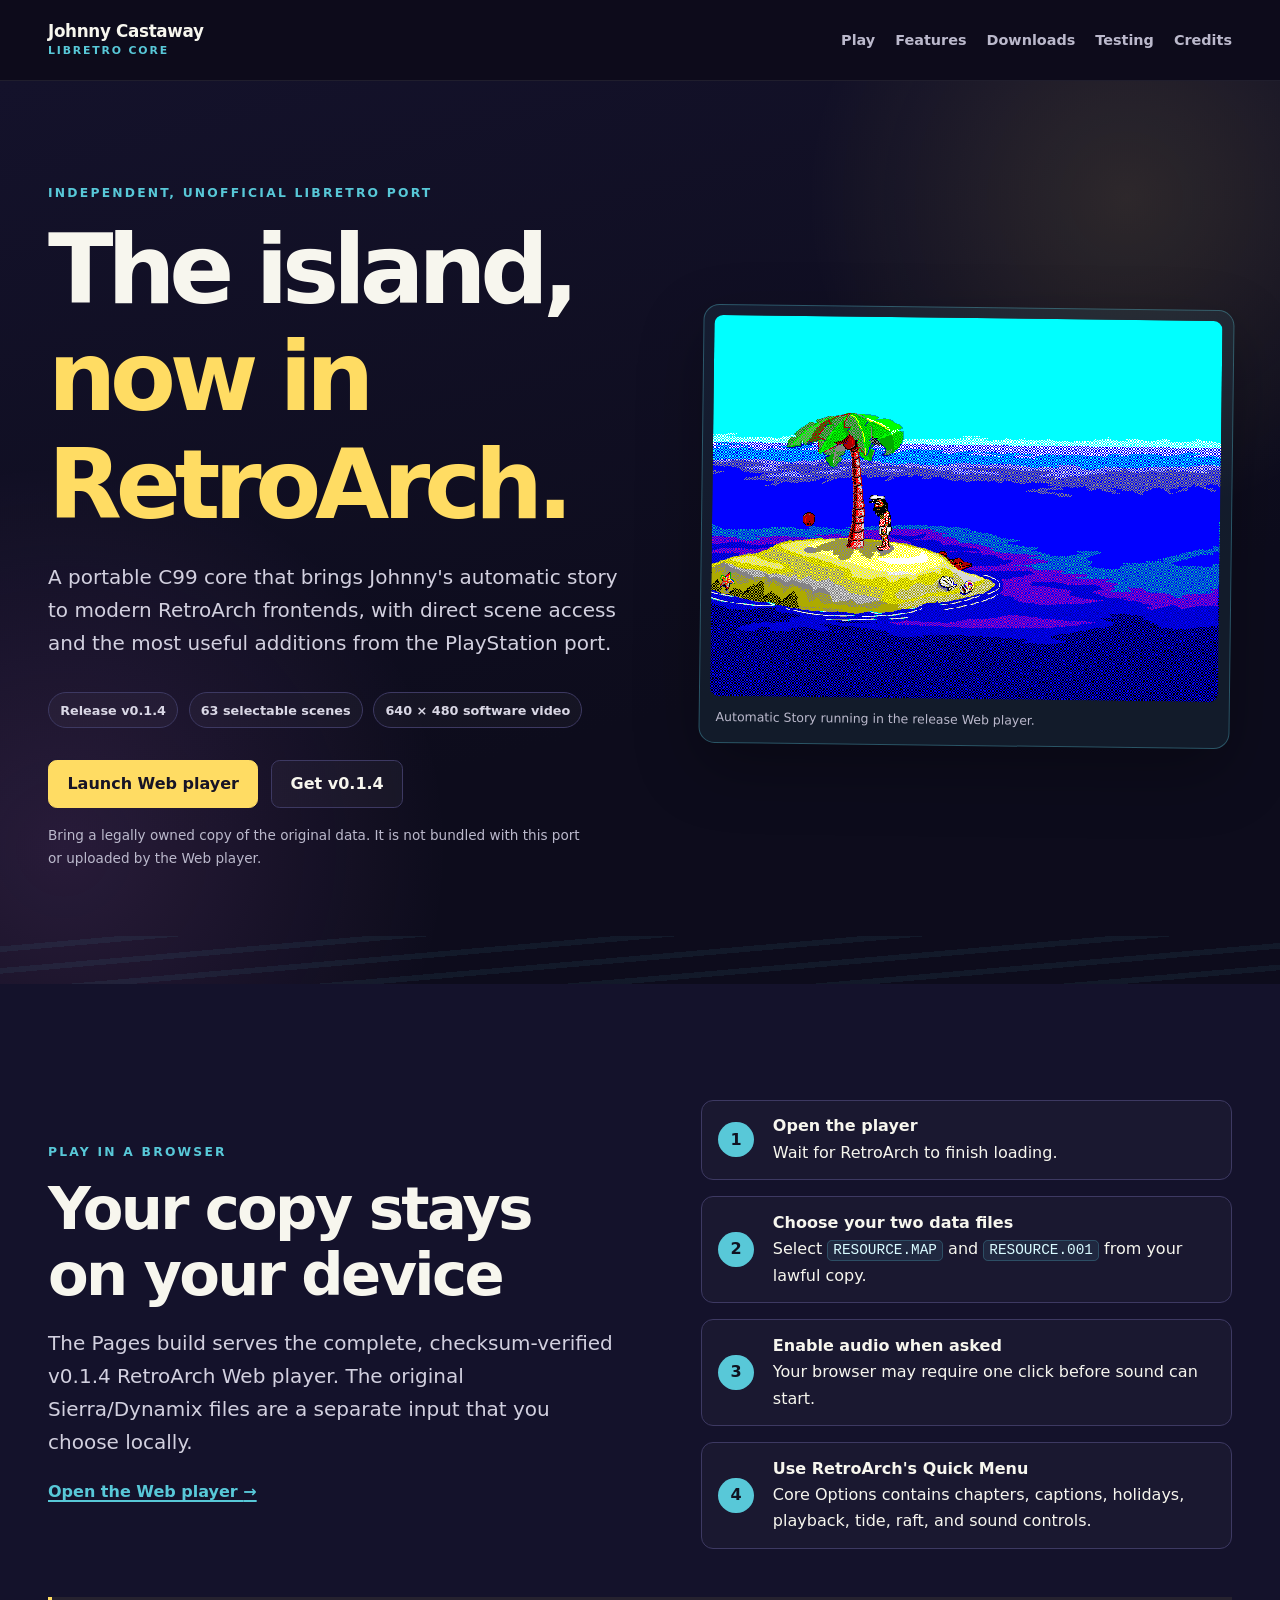
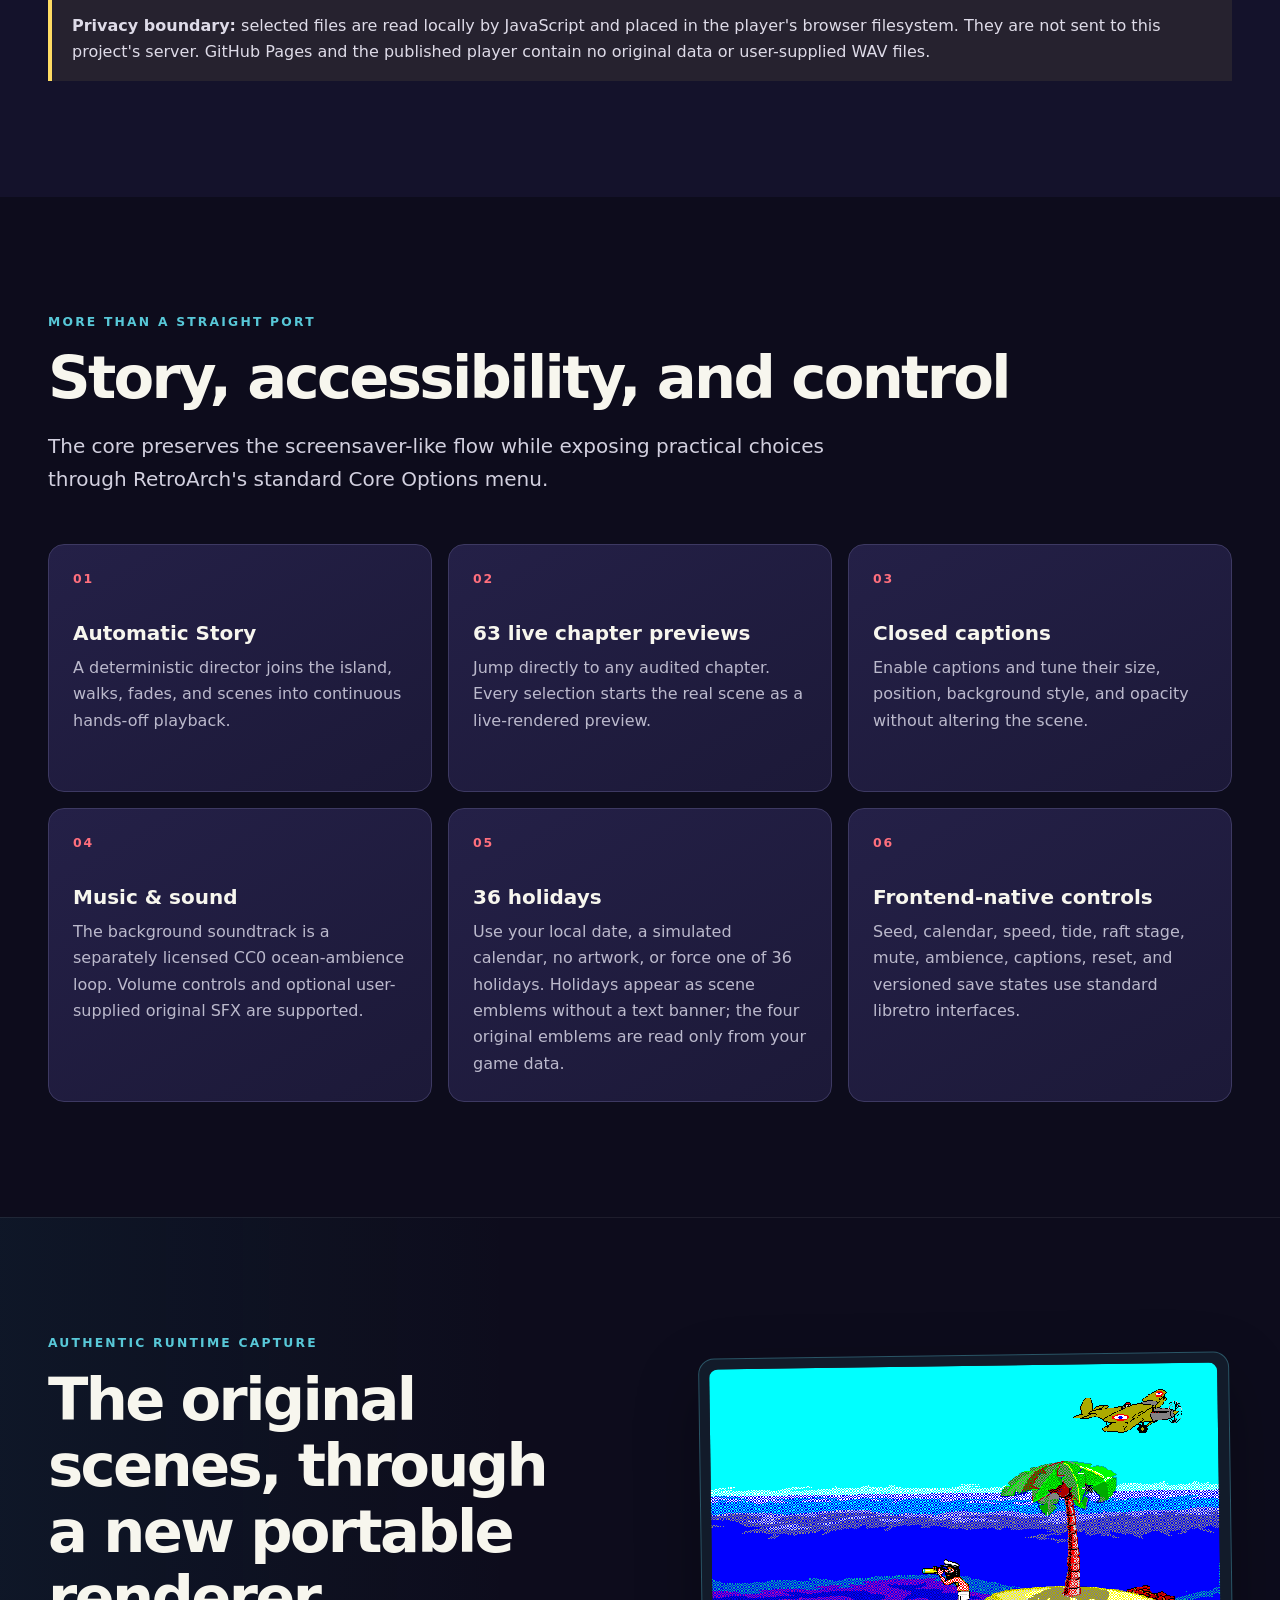
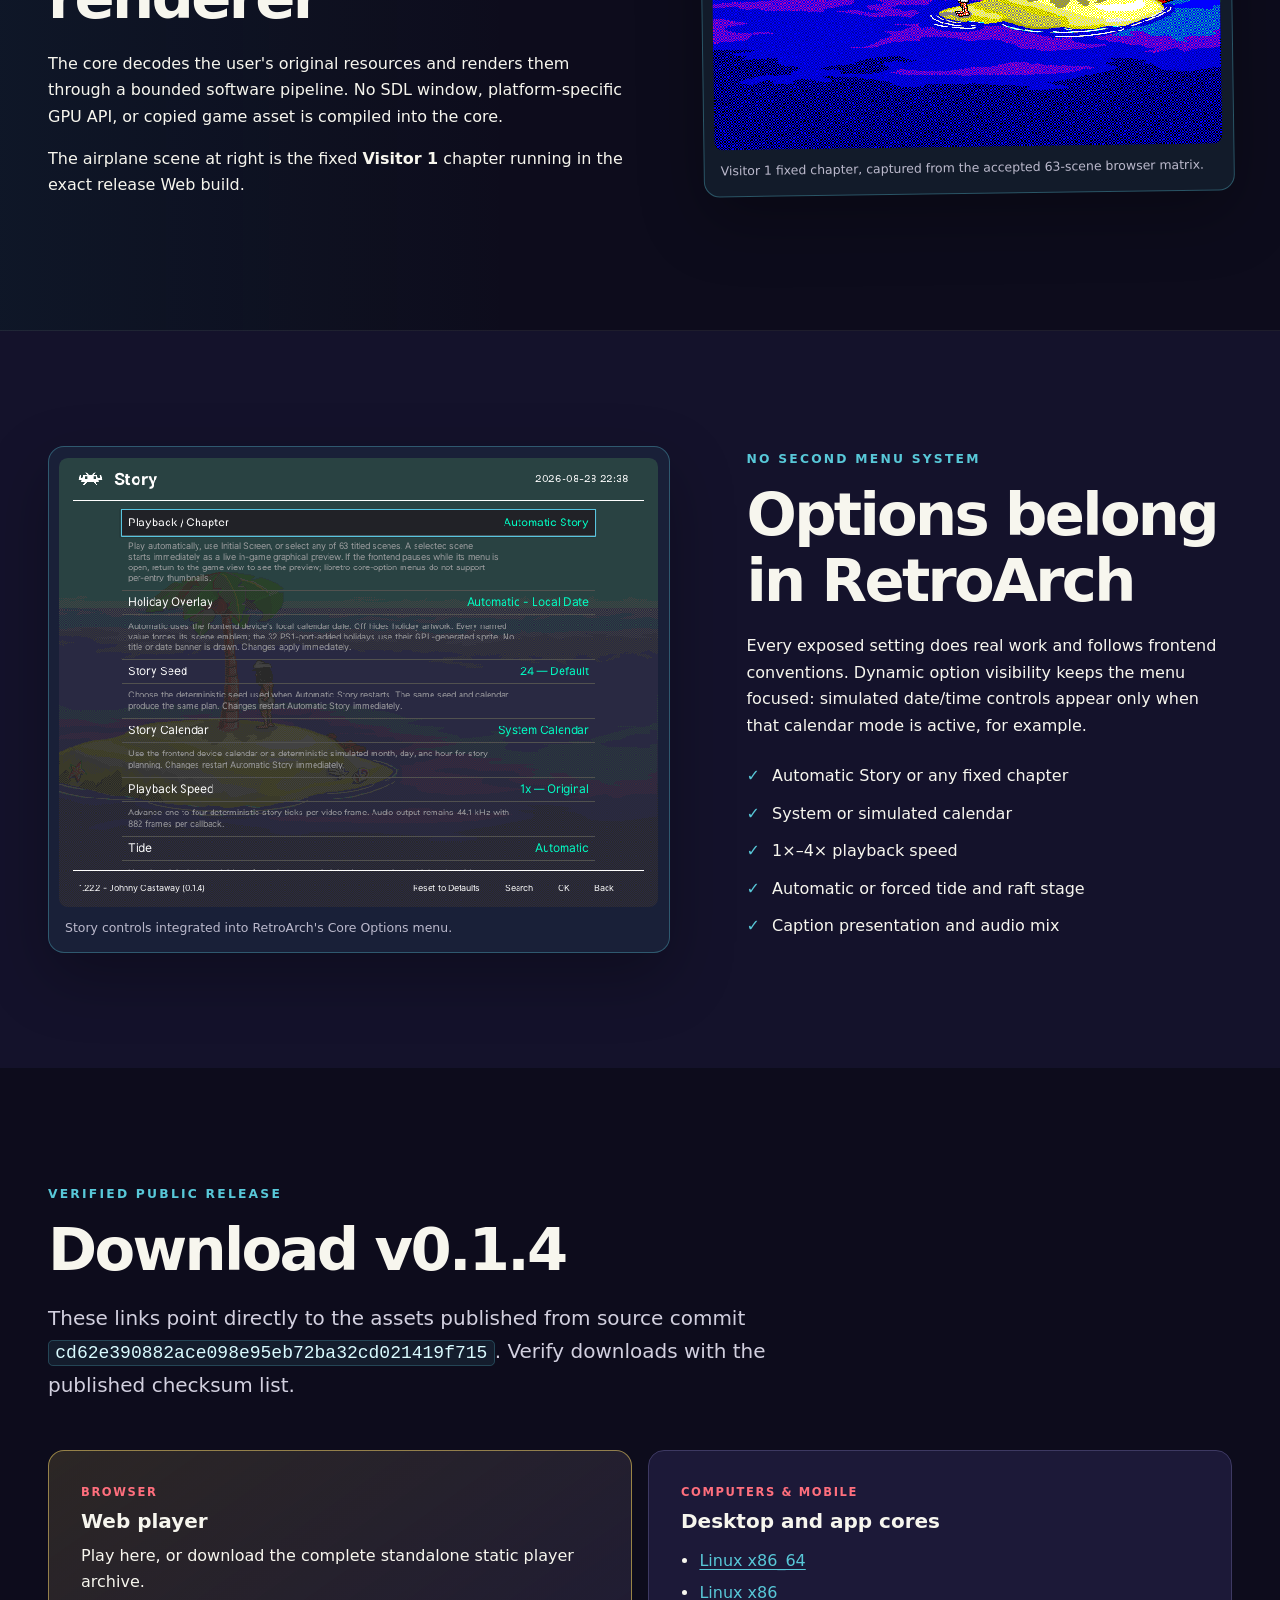
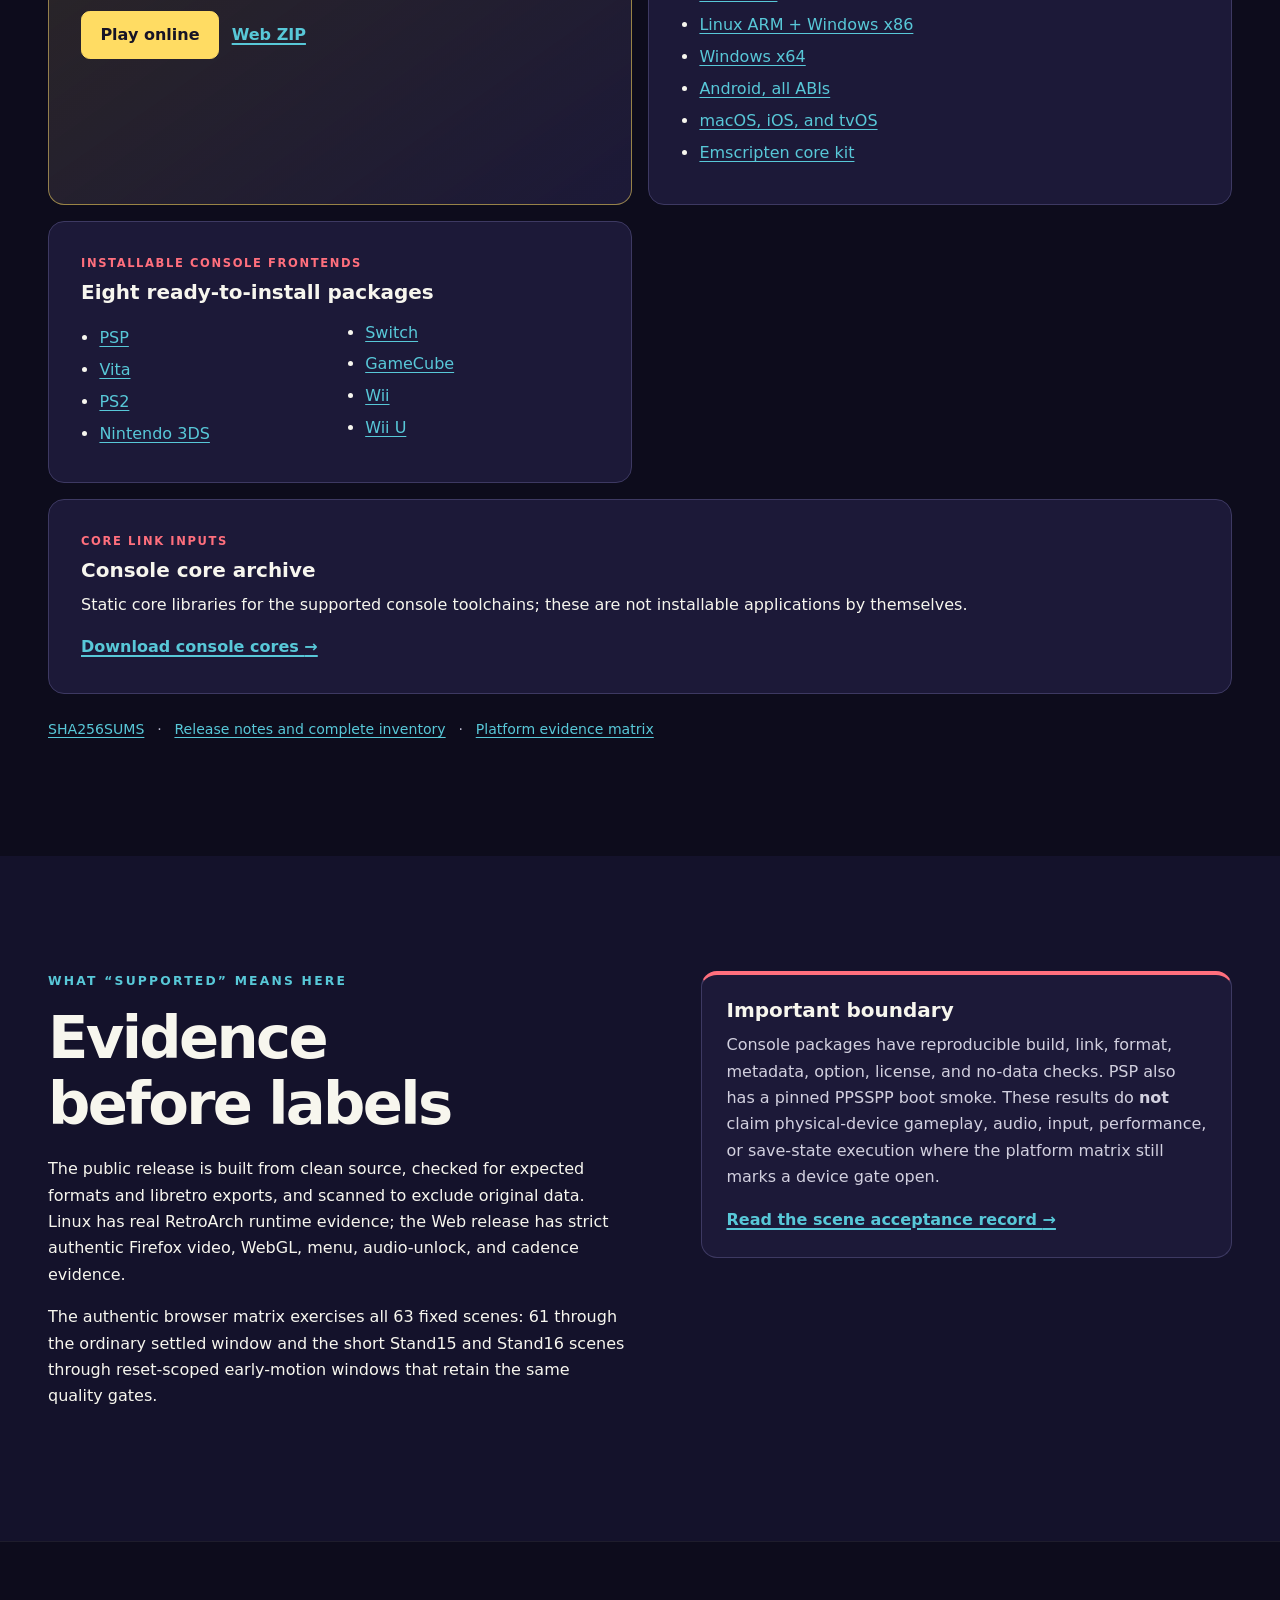
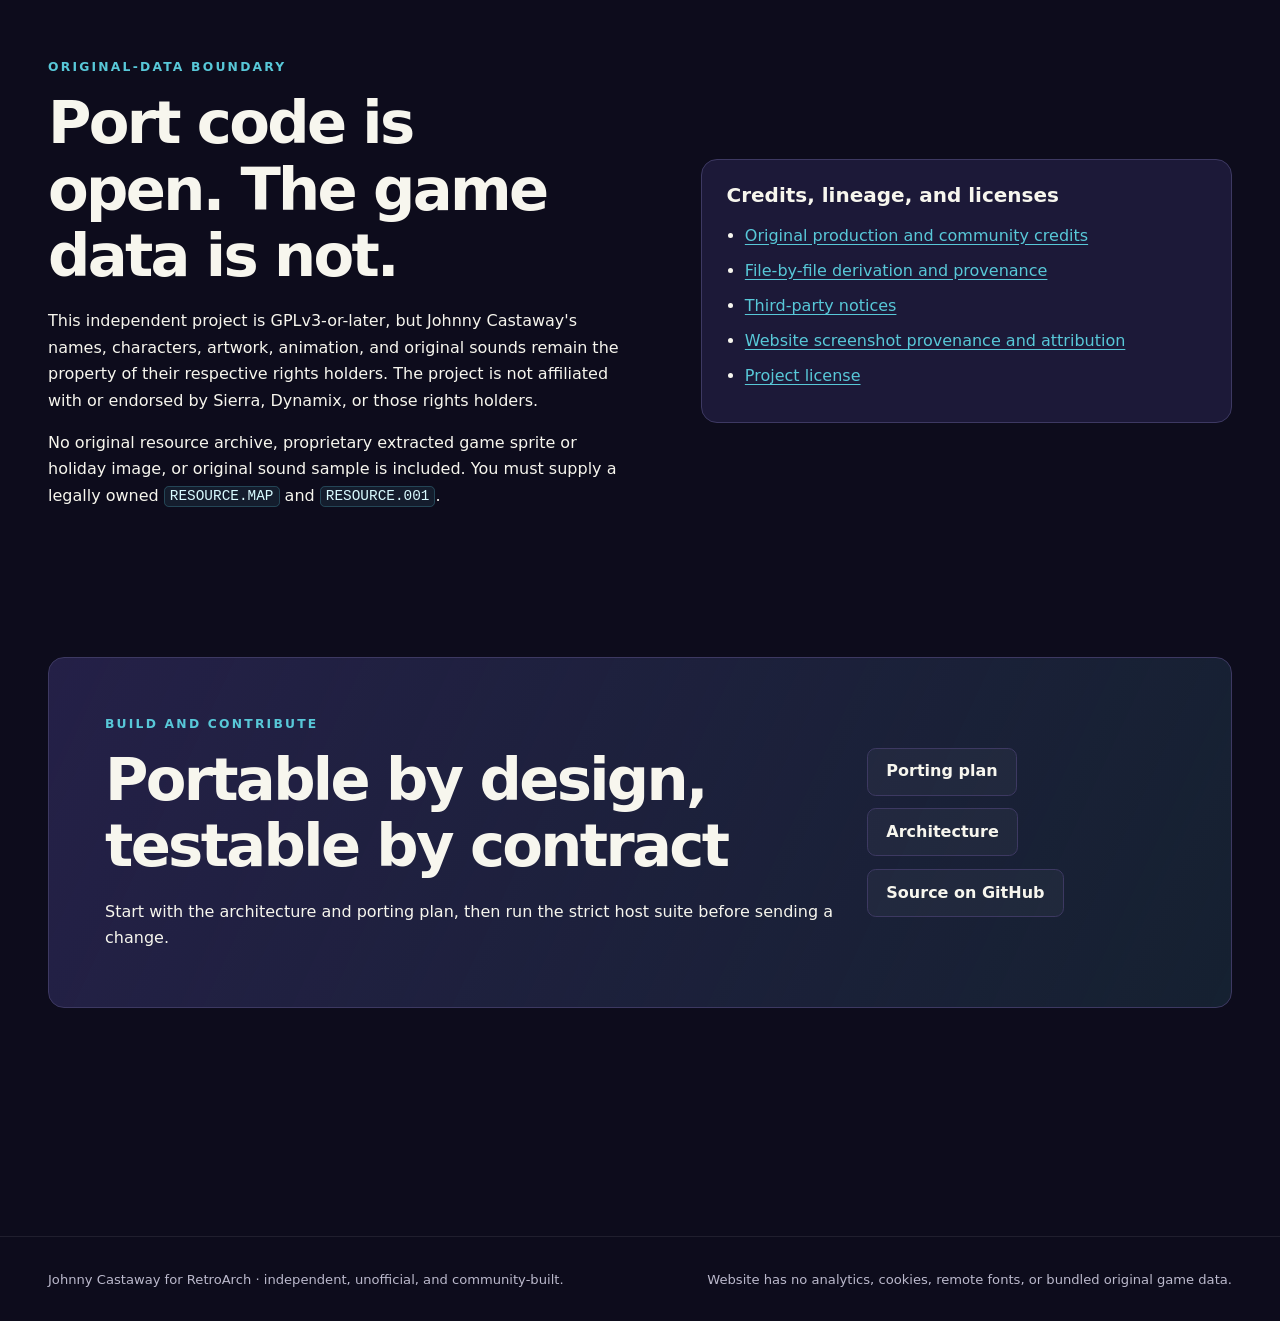
==== commit 46ab0d0e: "Publish v0.1.4 site and Web player" ====
--- a/site/index.html
+++ b/site/index.html
@@ -41,13 +41,13 @@
               additions from the PlayStation port.
             </p>
             <ul class="fact-list" aria-label="Release highlights">
-              <li>Release v0.1.3</li>
+              <li>Release v0.1.4</li>
               <li>63 selectable scenes</li>
               <li>640 × 480 software video</li>
             </ul>
             <div class="button-row">
               <a class="button button-primary" href="play/">Launch Web player</a>
-              <a class="button button-secondary" href="https://github.com/huntergdavis/johnny-castaway-retroarch/releases/tag/v0.1.3">Get v0.1.3</a>
+              <a class="button button-secondary" href="https://github.com/huntergdavis/johnny-castaway-retroarch/releases/tag/v0.1.4">Get v0.1.4</a>
             </div>
             <p class="fine-print">
               Bring a legally owned copy of the original data. It is not bundled
@@ -73,7 +73,7 @@
             <p class="eyebrow">Play in a browser</p>
             <h2>Your copy stays on your device</h2>
             <p class="lead">
-              The Pages build serves the complete, checksum-verified v0.1.3
+              The Pages build serves the complete, checksum-verified v0.1.4
               RetroArch Web player. The original Sierra/Dynamix files are a
               separate input that you choose locally.
             </p>
@@ -139,7 +139,7 @@
             <article class="feature-card">
               <span class="feature-index">05</span>
               <h3>36 holidays</h3>
-              <p>Use your local date, a simulated calendar, no overlay, or force one of 36 asset-free holiday title/date presentations.</p>
+              <p>Use your local date, a simulated calendar, no artwork, or force one of 36 holidays. Holidays appear as scene emblems without a text banner; the four original emblems are read only from your game data.</p>
             </article>
             <article class="feature-card">
               <span class="feature-index">06</span>
@@ -210,10 +210,10 @@
       <section class="section" id="downloads">
         <div class="shell">
           <p class="eyebrow">Verified public release</p>
-          <h2>Download v0.1.3</h2>
+          <h2>Download v0.1.4</h2>
           <p class="lead narrow">
             These links point directly to the assets published from source commit
-            <code>52351184596d086d0ac0670935782947bf66bd7a</code>. Verify downloads
+            <code>cd62e390882ace098e95eb72ba32cd021419f715</code>. Verify downloads
             with the published checksum list.
           </p>
 
@@ -224,50 +224,50 @@
               <p>Play here, or download the complete standalone static player archive.</p>
               <div class="download-actions">
                 <a class="button button-primary" href="play/">Play online</a>
-                <a class="text-link" href="https://github.com/huntergdavis/johnny-castaway-retroarch/releases/download/v0.1.3/johnny-castaway-retroarch-web.zip">Web ZIP</a>
+                <a class="text-link" href="https://github.com/huntergdavis/johnny-castaway-retroarch/releases/download/v0.1.4/johnny-castaway-retroarch-web.zip">Web ZIP</a>
               </div>
             </article>
             <article class="download-card">
               <p class="download-label">Computers &amp; mobile</p>
               <h3>Desktop and app cores</h3>
               <ul class="download-links">
-                <li><a href="https://github.com/huntergdavis/johnny-castaway-retroarch/releases/download/v0.1.3/johnny-castaway-linux-x86_64.zip">Linux x86_64</a></li>
-                <li><a href="https://github.com/huntergdavis/johnny-castaway-retroarch/releases/download/v0.1.3/johnny-castaway-linux-x86.zip">Linux x86</a></li>
-                <li><a href="https://github.com/huntergdavis/johnny-castaway-retroarch/releases/download/v0.1.3/johnny-castaway-linux-arm-and-windows-x86.zip">Linux ARM + Windows x86</a></li>
-                <li><a href="https://github.com/huntergdavis/johnny-castaway-retroarch/releases/download/v0.1.3/johnny-castaway-windows-x64.zip">Windows x64</a></li>
-                <li><a href="https://github.com/huntergdavis/johnny-castaway-retroarch/releases/download/v0.1.3/johnny-castaway-android-all-abis.zip">Android, all ABIs</a></li>
-                <li><a href="https://github.com/huntergdavis/johnny-castaway-retroarch/releases/download/v0.1.3/johnny-castaway-apple-cores.zip">macOS, iOS, and tvOS</a></li>
-                <li><a href="https://github.com/huntergdavis/johnny-castaway-retroarch/releases/download/v0.1.3/johnny-castaway-emscripten-core.zip">Emscripten core kit</a></li>
+                <li><a href="https://github.com/huntergdavis/johnny-castaway-retroarch/releases/download/v0.1.4/johnny-castaway-linux-x86_64.zip">Linux x86_64</a></li>
+                <li><a href="https://github.com/huntergdavis/johnny-castaway-retroarch/releases/download/v0.1.4/johnny-castaway-linux-x86.zip">Linux x86</a></li>
+                <li><a href="https://github.com/huntergdavis/johnny-castaway-retroarch/releases/download/v0.1.4/johnny-castaway-linux-arm-and-windows-x86.zip">Linux ARM + Windows x86</a></li>
+                <li><a href="https://github.com/huntergdavis/johnny-castaway-retroarch/releases/download/v0.1.4/johnny-castaway-windows-x64.zip">Windows x64</a></li>
+                <li><a href="https://github.com/huntergdavis/johnny-castaway-retroarch/releases/download/v0.1.4/johnny-castaway-android-all-abis.zip">Android, all ABIs</a></li>
+                <li><a href="https://github.com/huntergdavis/johnny-castaway-retroarch/releases/download/v0.1.4/johnny-castaway-apple-cores.zip">macOS, iOS, and tvOS</a></li>
+                <li><a href="https://github.com/huntergdavis/johnny-castaway-retroarch/releases/download/v0.1.4/johnny-castaway-emscripten-core.zip">Emscripten core kit</a></li>
               </ul>
             </article>
             <article class="download-card">
               <p class="download-label">Installable console frontends</p>
               <h3>Eight ready-to-install packages</h3>
               <ul class="download-links two-columns">
-                <li><a href="https://github.com/huntergdavis/johnny-castaway-retroarch/releases/download/v0.1.3/johnny-castaway-psp-frontend.zip">PSP</a></li>
-                <li><a href="https://github.com/huntergdavis/johnny-castaway-retroarch/releases/download/v0.1.3/johnny-castaway-vita-frontend.zip">Vita</a></li>
-                <li><a href="https://github.com/huntergdavis/johnny-castaway-retroarch/releases/download/v0.1.3/johnny-castaway-ps2-frontend.zip">PS2</a></li>
-                <li><a href="https://github.com/huntergdavis/johnny-castaway-retroarch/releases/download/v0.1.3/johnny-castaway-3ds-frontend.zip">Nintendo 3DS</a></li>
-                <li><a href="https://github.com/huntergdavis/johnny-castaway-retroarch/releases/download/v0.1.3/johnny-castaway-switch-frontend.zip">Switch</a></li>
-                <li><a href="https://github.com/huntergdavis/johnny-castaway-retroarch/releases/download/v0.1.3/johnny-castaway-gamecube-frontend.zip">GameCube</a></li>
-                <li><a href="https://github.com/huntergdavis/johnny-castaway-retroarch/releases/download/v0.1.3/johnny-castaway-wii-frontend.zip">Wii</a></li>
-                <li><a href="https://github.com/huntergdavis/johnny-castaway-retroarch/releases/download/v0.1.3/johnny-castaway-wiiu-frontend.zip">Wii U</a></li>
+                <li><a href="https://github.com/huntergdavis/johnny-castaway-retroarch/releases/download/v0.1.4/johnny-castaway-psp-frontend.zip">PSP</a></li>
+                <li><a href="https://github.com/huntergdavis/johnny-castaway-retroarch/releases/download/v0.1.4/johnny-castaway-vita-frontend.zip">Vita</a></li>
+                <li><a href="https://github.com/huntergdavis/johnny-castaway-retroarch/releases/download/v0.1.4/johnny-castaway-ps2-frontend.zip">PS2</a></li>
+                <li><a href="https://github.com/huntergdavis/johnny-castaway-retroarch/releases/download/v0.1.4/johnny-castaway-3ds-frontend.zip">Nintendo 3DS</a></li>
+                <li><a href="https://github.com/huntergdavis/johnny-castaway-retroarch/releases/download/v0.1.4/johnny-castaway-switch-frontend.zip">Switch</a></li>
+                <li><a href="https://github.com/huntergdavis/johnny-castaway-retroarch/releases/download/v0.1.4/johnny-castaway-gamecube-frontend.zip">GameCube</a></li>
+                <li><a href="https://github.com/huntergdavis/johnny-castaway-retroarch/releases/download/v0.1.4/johnny-castaway-wii-frontend.zip">Wii</a></li>
+                <li><a href="https://github.com/huntergdavis/johnny-castaway-retroarch/releases/download/v0.1.4/johnny-castaway-wiiu-frontend.zip">Wii U</a></li>
               </ul>
             </article>
             <article class="download-card compact-download">
               <p class="download-label">Core link inputs</p>
               <h3>Console core archive</h3>
               <p>Static core libraries for the supported console toolchains; these are not installable applications by themselves.</p>
-              <a class="text-link" href="https://github.com/huntergdavis/johnny-castaway-retroarch/releases/download/v0.1.3/johnny-castaway-console-cores.zip">Download console cores <span aria-hidden="true">→</span></a>
+              <a class="text-link" href="https://github.com/huntergdavis/johnny-castaway-retroarch/releases/download/v0.1.4/johnny-castaway-console-cores.zip">Download console cores <span aria-hidden="true">→</span></a>
             </article>
           </div>
 
           <div class="checksum-row">
-            <a href="https://github.com/huntergdavis/johnny-castaway-retroarch/releases/download/v0.1.3/SHA256SUMS">SHA256SUMS</a>
+            <a href="https://github.com/huntergdavis/johnny-castaway-retroarch/releases/download/v0.1.4/SHA256SUMS">SHA256SUMS</a>
             <span aria-hidden="true">·</span>
-            <a href="https://github.com/huntergdavis/johnny-castaway-retroarch/releases/tag/v0.1.3">Release notes and complete inventory</a>
+            <a href="https://github.com/huntergdavis/johnny-castaway-retroarch/releases/tag/v0.1.4">Release notes and complete inventory</a>
             <span aria-hidden="true">·</span>
-            <a href="https://github.com/huntergdavis/johnny-castaway-retroarch/blob/52351184596d086d0ac0670935782947bf66bd7a/docs/PLATFORM_MATRIX.md">Platform evidence matrix</a>
+            <a href="https://github.com/huntergdavis/johnny-castaway-retroarch/blob/cd62e390882ace098e95eb72ba32cd021419f715/docs/PLATFORM_MATRIX.md">Platform evidence matrix</a>
           </div>
         </div>
       </section>
@@ -299,7 +299,7 @@
               gameplay, audio, input, performance, or save-state execution where the
               platform matrix still marks a device gate open.
             </p>
-            <a class="text-link" href="https://github.com/huntergdavis/johnny-castaway-retroarch/blob/52351184596d086d0ac0670935782947bf66bd7a/docs/SCENE_ACCEPTANCE_MATRIX.md">Read the scene acceptance record <span aria-hidden="true">→</span></a>
+            <a class="text-link" href="https://github.com/huntergdavis/johnny-castaway-retroarch/blob/cd62e390882ace098e95eb72ba32cd021419f715/docs/SCENE_ACCEPTANCE_MATRIX.md">Read the scene acceptance record <span aria-hidden="true">→</span></a>
           </aside>
         </div>
       </section>
@@ -316,19 +316,19 @@
               or endorsed by Sierra, Dynamix, or those rights holders.
             </p>
             <p>
-              No original resource archive, extracted sprite, proprietary holiday
-              image, or original sound sample is included. You must supply a legally
+              No original resource archive, proprietary extracted game sprite or
+              holiday image, or original sound sample is included. You must supply a legally
               owned <code>RESOURCE.MAP</code> and <code>RESOURCE.001</code>.
             </p>
           </div>
           <div class="link-panel">
             <h3>Credits, lineage, and licenses</h3>
             <ul>
-              <li><a href="https://github.com/huntergdavis/johnny-castaway-retroarch/blob/52351184596d086d0ac0670935782947bf66bd7a/CREDITS.md">Original production and community credits</a></li>
-              <li><a href="https://github.com/huntergdavis/johnny-castaway-retroarch/blob/52351184596d086d0ac0670935782947bf66bd7a/docs/PROVENANCE.md">File-by-file derivation and provenance</a></li>
-              <li><a href="https://github.com/huntergdavis/johnny-castaway-retroarch/blob/52351184596d086d0ac0670935782947bf66bd7a/docs/THIRD_PARTY_NOTICES.md">Third-party notices</a></li>
+              <li><a href="https://github.com/huntergdavis/johnny-castaway-retroarch/blob/cd62e390882ace098e95eb72ba32cd021419f715/CREDITS.md">Original production and community credits</a></li>
+              <li><a href="https://github.com/huntergdavis/johnny-castaway-retroarch/blob/cd62e390882ace098e95eb72ba32cd021419f715/docs/PROVENANCE.md">File-by-file derivation and provenance</a></li>
+              <li><a href="https://github.com/huntergdavis/johnny-castaway-retroarch/blob/cd62e390882ace098e95eb72ba32cd021419f715/docs/THIRD_PARTY_NOTICES.md">Third-party notices</a></li>
               <li><a href="SCREENSHOT_PROVENANCE.md">Website screenshot provenance and attribution</a></li>
-              <li><a href="https://github.com/huntergdavis/johnny-castaway-retroarch/blob/52351184596d086d0ac0670935782947bf66bd7a/LICENSE">Project license</a></li>
+              <li><a href="https://github.com/huntergdavis/johnny-castaway-retroarch/blob/cd62e390882ace098e95eb72ba32cd021419f715/LICENSE">Project license</a></li>
             </ul>
           </div>
         </div>
@@ -342,8 +342,8 @@
             <p>Start with the architecture and porting plan, then run the strict host suite before sending a change.</p>
           </div>
           <div class="contribute-links">
-            <a class="button button-secondary" href="https://github.com/huntergdavis/johnny-castaway-retroarch/blob/52351184596d086d0ac0670935782947bf66bd7a/docs/PORTING_PLAN.md">Porting plan</a>
-            <a class="button button-secondary" href="https://github.com/huntergdavis/johnny-castaway-retroarch/blob/52351184596d086d0ac0670935782947bf66bd7a/docs/ARCHITECTURE.md">Architecture</a>
+            <a class="button button-secondary" href="https://github.com/huntergdavis/johnny-castaway-retroarch/blob/cd62e390882ace098e95eb72ba32cd021419f715/docs/PORTING_PLAN.md">Porting plan</a>
+            <a class="button button-secondary" href="https://github.com/huntergdavis/johnny-castaway-retroarch/blob/cd62e390882ace098e95eb72ba32cd021419f715/docs/ARCHITECTURE.md">Architecture</a>
             <a class="button button-secondary" href="https://github.com/huntergdavis/johnny-castaway-retroarch">Source on GitHub</a>
           </div>
         </div>
